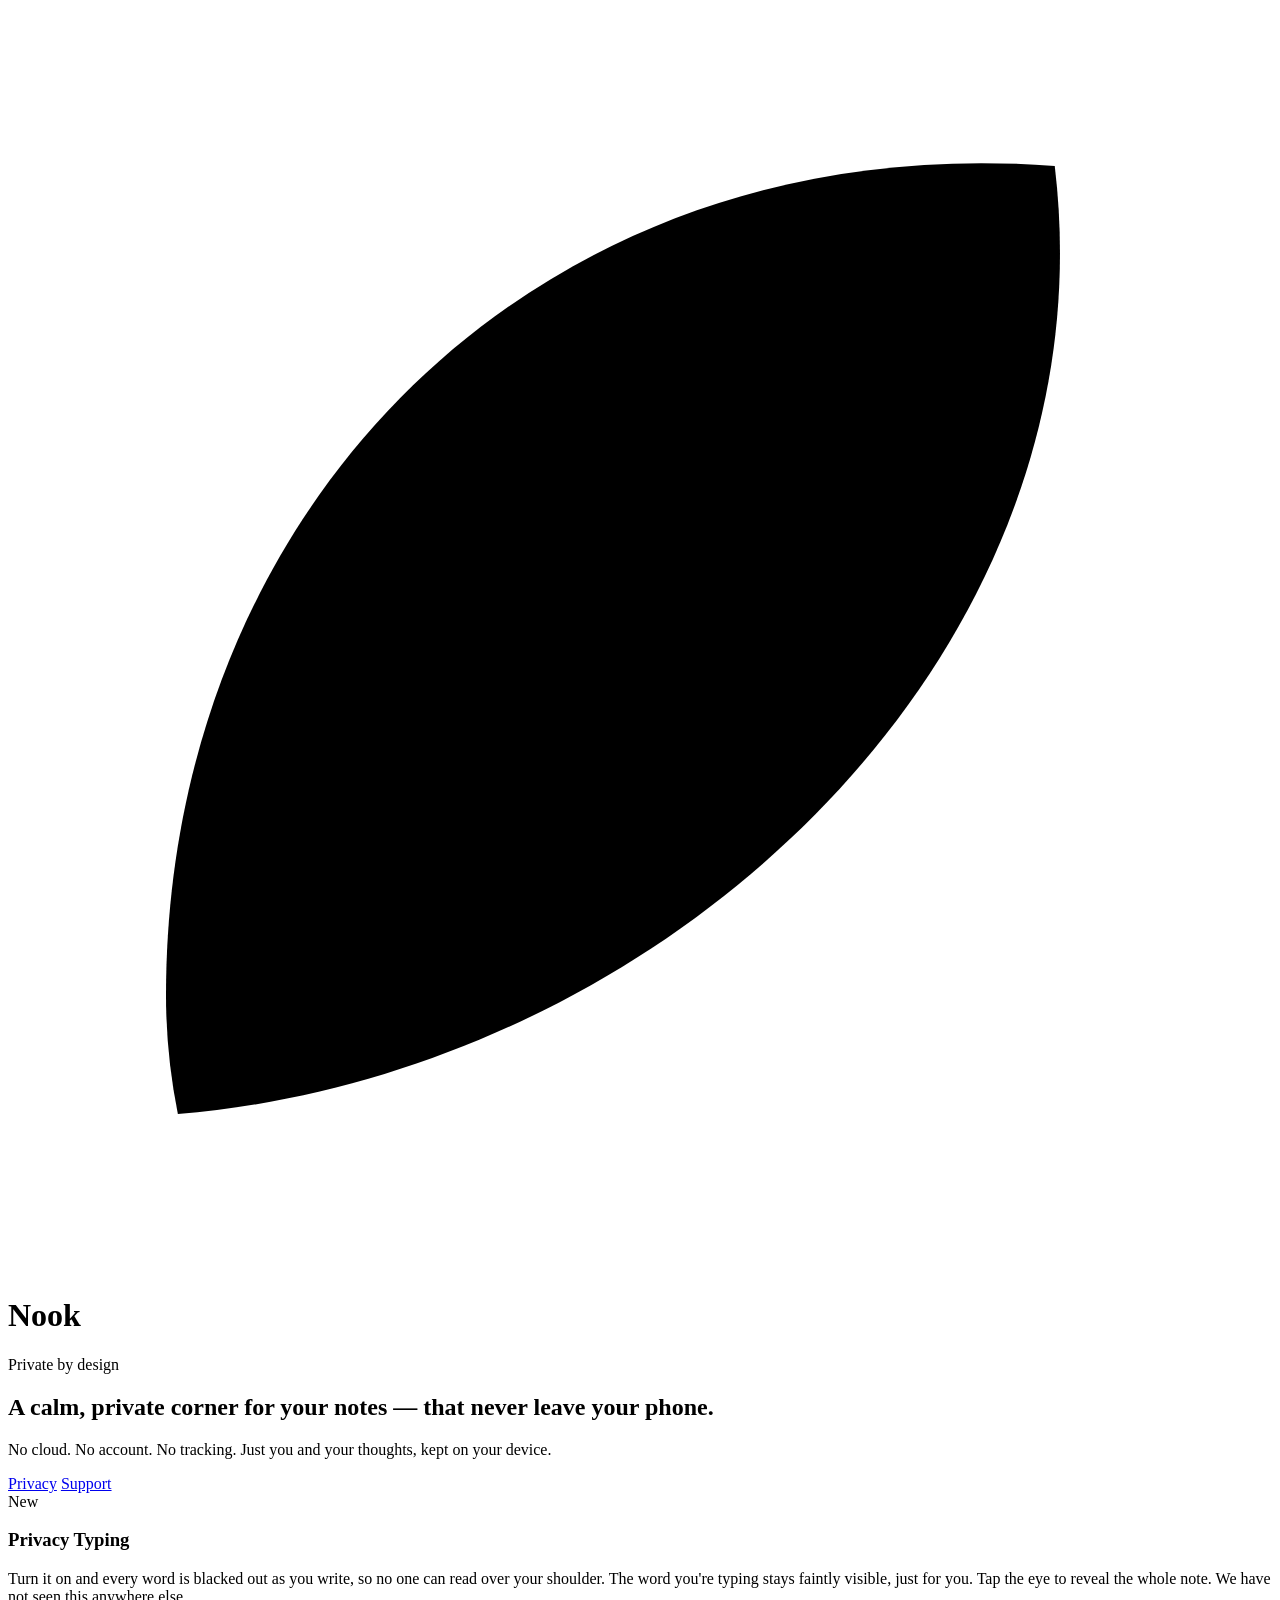
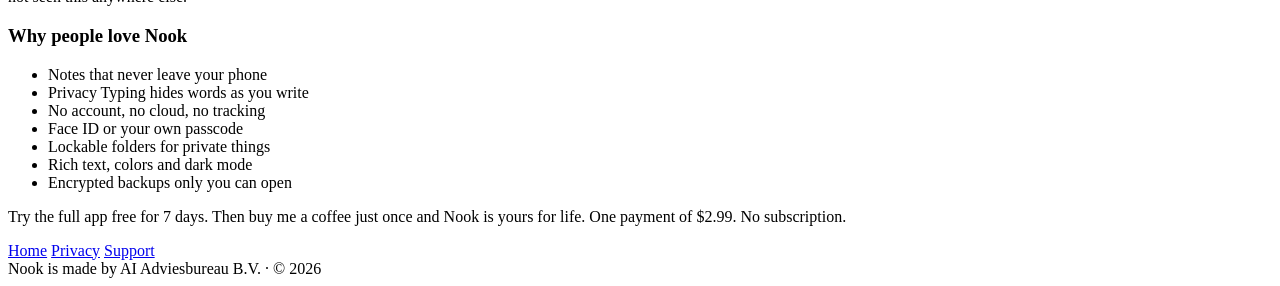
==== index.html @ c245b42b "Add index.html for styled GitHub Pages" ====
<!DOCTYPE html>
<html lang="en">
<head>
<meta charset="UTF-8">
<meta name="viewport" content="width=device-width, initial-scale=1">
<title>Nook — Private Notes</title>
<meta name="description" content="A calm, private place for your notes. They never leave your phone. No cloud, no account, no tracking.">
<link rel="icon" href="data:image/svg+xml,%3Csvg xmlns='http://www.w3.org/2000/svg' viewBox='0 0 64 64'%3E%3Cpath d='M53 8 C27 6 8 25 8 50 c0 2 .2 4 .6 6 C33 54 56 33 53 8 Z' fill='%23E0A458'/%3E%3C/svg%3E">
<link rel="stylesheet" href="style.css">
</head>
<body>
<div class="wrap">

  <header class="brand">
    <svg class="leaf" viewBox="0 0 64 64" aria-hidden="true">
      <path class="leaf-body" d="M53 8 C27 6 8 25 8 50 c0 2 .2 4 .6 6 C33 54 56 33 53 8 Z"/>
      <path class="leaf-vein" d="M18 48 C29 38 41 30 49 18"/>
    </svg>
    <h1>Nook</h1>
  </header>

  <main>
    <section class="hero">
      <span class="pill">Private by design</span>
      <h2>A calm, private corner for your notes — that <span class="accent">never leave your phone</span>.</h2>
      <p class="lead">No cloud. No account. No tracking. Just you and your thoughts, kept on your device.</p>
      <div class="actions">
        <a class="btn ghost" href="privacy.html">Privacy</a>
        <a class="btn ghost" href="support.html">Support</a>
      </div>
    </section>

    <section class="card">
      <span class="pill">New</span>
      <h3>Privacy Typing</h3>
      <p>Turn it on and every word is blacked out as you write, so no one can read over your shoulder. The word you're typing stays faintly visible, just for you. Tap the eye to reveal the whole note. We have not seen this anywhere else.</p>
    </section>

    <section class="card">
      <h3>Why people love Nook</h3>
      <ul class="clean">
        <li>Notes that never leave your phone</li>
        <li>Privacy Typing hides words as you write</li>
        <li>No account, no cloud, no tracking</li>
        <li>Face ID or your own passcode</li>
        <li>Lockable folders for private things</li>
        <li>Rich text, colors and dark mode</li>
        <li>Encrypted backups only you can open</li>
      </ul>
      <p style="color:var(--muted);margin-top:14px;">Try the full app free for 7 days. Then buy me a coffee just once and Nook is yours for life. One payment of $2.99. No subscription.</p>
    </section>
  </main>

  <footer>
    <div class="links">
      <a href="index.html">Home</a>
      <a href="privacy.html">Privacy</a>
      <a href="support.html">Support</a>
    </div>
    <div>Nook is made by AI Adviesbureau B.V. · &copy; 2026</div>
  </footer>

</div>
</body>
</html>
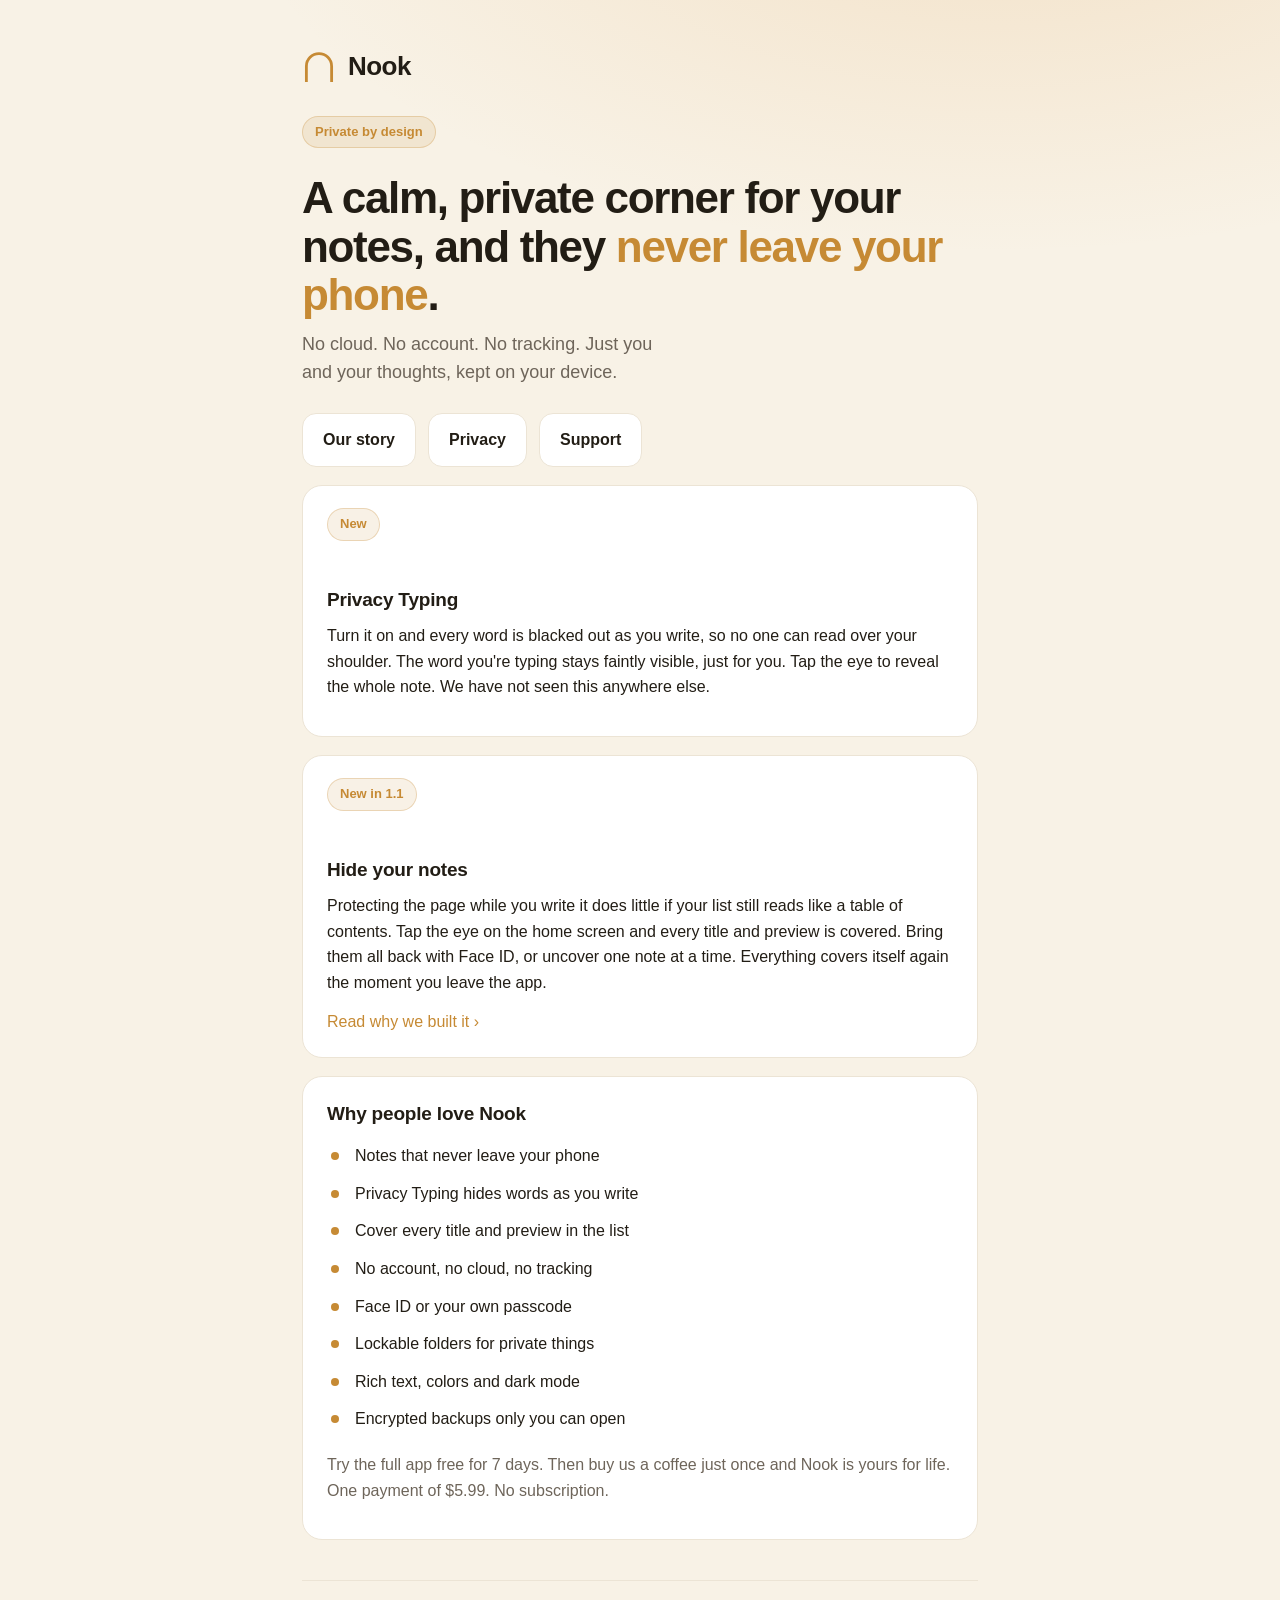
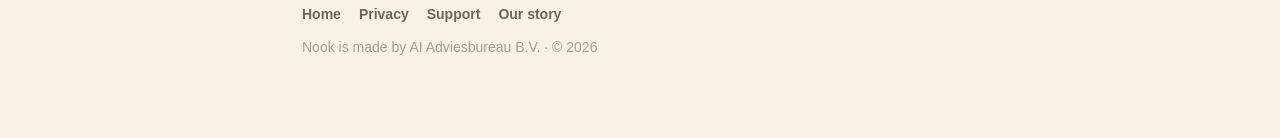
==== commit 94cb4f4d: "Add the story page, and put the arch on the site The site still carried the old leaf mark in the hea" ====
--- a/index.html
+++ b/index.html
@@ -3,18 +3,17 @@
 <head>
 <meta charset="UTF-8">
 <meta name="viewport" content="width=device-width, initial-scale=1">
-<title>Nook — Private Notes</title>
+<title>Nook: Private Journal</title>
 <meta name="description" content="A calm, private place for your notes. They never leave your phone. No cloud, no account, no tracking.">
-<link rel="icon" href="data:image/svg+xml,%3Csvg xmlns='http://www.w3.org/2000/svg' viewBox='0 0 64 64'%3E%3Cpath d='M53 8 C27 6 8 25 8 50 c0 2 .2 4 .6 6 C33 54 56 33 53 8 Z' fill='%23E0A458'/%3E%3C/svg%3E">
+<link rel="icon" href="data:image/svg+xml,%3Csvg xmlns='http://www.w3.org/2000/svg' viewBox='0 0 64 64'%3E%3Cpath fill-rule='evenodd' fill='%23C68A34' d='M5.6 60 L5.6 30.4 A26.4 26.4 0 0 1 58.4 30.4 L58.4 60 L53.1 60 L53.1 30.5 A21.1 21.1 0 0 0 10.9 30.5 L10.9 60 Z'/%3E%3C/svg%3E">
 <link rel="stylesheet" href="style.css">
 </head>
 <body>
 <div class="wrap">
 
   <header class="brand">
-    <svg class="leaf" viewBox="0 0 64 64" aria-hidden="true">
-      <path class="leaf-body" d="M53 8 C27 6 8 25 8 50 c0 2 .2 4 .6 6 C33 54 56 33 53 8 Z"/>
-      <path class="leaf-vein" d="M18 48 C29 38 41 30 49 18"/>
+    <svg class="mark" viewBox="0 0 64 64" aria-hidden="true">
+      <path class="mark-arch" fill-rule="evenodd" d="M5.6 60 L5.6 30.4 A26.4 26.4 0 0 1 58.4 30.4 L58.4 60 L53.1 60 L53.1 30.5 A21.1 21.1 0 0 0 10.9 30.5 L10.9 60 Z"/>
     </svg>
     <h1>Nook</h1>
   </header>
@@ -22,9 +21,10 @@
   <main>
     <section class="hero">
       <span class="pill">Private by design</span>
-      <h2>A calm, private corner for your notes — that <span class="accent">never leave your phone</span>.</h2>
+      <h2>A calm, private corner for your notes, and they <span class="accent">never leave your phone</span>.</h2>
       <p class="lead">No cloud. No account. No tracking. Just you and your thoughts, kept on your device.</p>
       <div class="actions">
+        <a class="btn ghost" href="story.html">Our story</a>
         <a class="btn ghost" href="privacy.html">Privacy</a>
         <a class="btn ghost" href="support.html">Support</a>
       </div>
@@ -37,17 +37,25 @@
     </section>
 
     <section class="card">
+      <span class="pill">New in 1.1</span>
+      <h3>Hide your notes</h3>
+      <p>Protecting the page while you write it does little if your list still reads like a table of contents. Tap the eye on the home screen and every title and preview is covered. Bring them all back with Face ID, or uncover one note at a time. Everything covers itself again the moment you leave the app.</p>
+      <p class="quiet" style="margin-bottom:0;"><a href="story.html">Read why we built it &rsaquo;</a></p>
+    </section>
+
+    <section class="card">
       <h3>Why people love Nook</h3>
       <ul class="clean">
         <li>Notes that never leave your phone</li>
         <li>Privacy Typing hides words as you write</li>
+        <li>Cover every title and preview in the list</li>
         <li>No account, no cloud, no tracking</li>
         <li>Face ID or your own passcode</li>
         <li>Lockable folders for private things</li>
         <li>Rich text, colors and dark mode</li>
         <li>Encrypted backups only you can open</li>
       </ul>
-      <p style="color:var(--muted);margin-top:14px;">Try the full app free for 7 days. Then buy me a coffee just once and Nook is yours for life. One payment of $2.99. No subscription.</p>
+      <p style="color:var(--muted);margin-top:14px;">Try the full app free for 7 days. Then buy us a coffee just once and Nook is yours for life. One payment of $5.99. No subscription.</p>
     </section>
   </main>
 
@@ -56,6 +64,7 @@
       <a href="index.html">Home</a>
       <a href="privacy.html">Privacy</a>
       <a href="support.html">Support</a>
+      <a href="story.html">Our story</a>
     </div>
     <div>Nook is made by AI Adviesbureau B.V. · &copy; 2026</div>
   </footer>
--- a/style.css
+++ b/style.css
@@ -0,0 +1,196 @@
+/* Nook brand styles: warm honey, the arch, light + dark */
+
+:root {
+  --bg: #F8F2E6;
+  --surface: #FFFFFF;
+  --surface-2: #FFFDF8;
+  --text: #221D15;
+  --muted: #6E655A;
+  --faint: #A89E8D;
+  --accent: #C68A34;
+  --accent-soft: #E7C58A;
+  --line: #ECE4D5;
+  --glow: rgba(224, 164, 88, 0.22);
+}
+
+@media (prefers-color-scheme: dark) {
+  :root {
+    --bg: #0E0E10;
+    --surface: #1A1A1D;
+    --surface-2: #212126;
+    --text: #F3F2EF;
+    --muted: #9A9AA1;
+    --faint: #6A6A70;
+    --accent: #E0A458;
+    --accent-soft: #F0C886;
+    --line: #2B2B30;
+    --glow: rgba(224, 164, 88, 0.16);
+  }
+}
+
+* { box-sizing: border-box; }
+
+html { -webkit-text-size-adjust: 100%; }
+
+body {
+  margin: 0;
+  font-family: ui-rounded, "SF Pro Rounded", -apple-system, BlinkMacSystemFont,
+    "Segoe UI", Roboto, Helvetica, Arial, sans-serif;
+  color: var(--text);
+  background:
+    radial-gradient(1100px 560px at 78% -8%, var(--glow), transparent 70%),
+    var(--bg);
+  line-height: 1.6;
+  -webkit-font-smoothing: antialiased;
+}
+
+.wrap {
+  max-width: 720px;
+  margin: 0 auto;
+  padding: 28px 22px 80px;
+}
+
+/* Header */
+.brand {
+  display: flex;
+  align-items: center;
+  gap: 12px;
+  padding: 18px 0 28px;
+}
+.brand .mark { width: 34px; height: 34px; }
+.brand h1 {
+  font-size: 26px;
+  font-weight: 700;
+  margin: 0;
+  letter-spacing: -0.02em;
+}
+/* The arch, same proportions as the app icon: 0.944 wide for its height,
+   with a frame 0.096 of the height. Drawn as one evenodd path so the alcove
+   is a real hole and the page background shows through it. */
+.mark-arch { fill: var(--accent); }
+
+/* Hero */
+.hero h2 {
+  font-size: clamp(30px, 6vw, 44px);
+  line-height: 1.1;
+  letter-spacing: -0.03em;
+  margin: 8px 0 10px;
+}
+.hero p.lead {
+  font-size: 18px;
+  color: var(--muted);
+  margin: 0 0 26px;
+  max-width: 38ch;
+}
+.accent { color: var(--accent); }
+
+/* Cards / sections */
+.card {
+  background: var(--surface);
+  border: 1px solid var(--line);
+  border-radius: 20px;
+  padding: 22px 24px;
+  margin: 18px 0;
+}
+.page-title {
+  font-size: clamp(28px, 5.5vw, 38px);
+  letter-spacing: -0.03em;
+  margin: 6px 0 4px;
+}
+.updated { color: var(--faint); font-size: 14px; margin: 0 0 24px; }
+
+h3 {
+  font-size: 19px;
+  margin: 26px 0 8px;
+  letter-spacing: -0.01em;
+}
+.card h3:first-child { margin-top: 0; }
+p { margin: 0 0 14px; }
+a { color: var(--accent); text-decoration: none; }
+a:hover { text-decoration: underline; }
+strong { font-weight: 700; }
+
+ul.clean { list-style: none; padding: 0; margin: 8px 0; }
+ul.clean li {
+  position: relative;
+  padding: 6px 0 6px 28px;
+  color: var(--text);
+}
+ul.clean li::before {
+  content: "";
+  position: absolute;
+  left: 4px; top: 15px;
+  width: 8px; height: 8px;
+  border-radius: 50%;
+  background: var(--accent);
+}
+
+/* Buttons / nav */
+.actions { display: flex; flex-wrap: wrap; gap: 12px; margin: 8px 0 6px; }
+.btn {
+  display: inline-flex;
+  align-items: center;
+  gap: 8px;
+  padding: 13px 20px;
+  border-radius: 14px;
+  font-weight: 600;
+  font-size: 16px;
+}
+.btn.primary { background: var(--accent); color: #fff; }
+.btn.primary:hover { text-decoration: none; opacity: 0.92; }
+.btn.ghost { background: var(--surface); border: 1px solid var(--line); color: var(--text); }
+.btn.ghost:hover { text-decoration: none; border-color: var(--accent); }
+
+.pill {
+  display: inline-block;
+  font-size: 13px;
+  font-weight: 600;
+  color: var(--accent);
+  background: rgba(198, 138, 52, 0.12);
+  border: 1px solid rgba(198, 138, 52, 0.28);
+  padding: 5px 12px;
+  border-radius: 999px;
+  margin-bottom: 18px;
+}
+
+/* Footer */
+footer {
+  margin-top: 40px;
+  padding-top: 22px;
+  border-top: 1px solid var(--line);
+  color: var(--faint);
+  font-size: 14px;
+}
+footer .links { display: flex; gap: 18px; flex-wrap: wrap; margin-bottom: 10px; }
+footer .links a { color: var(--muted); font-weight: 600; }
+
+
+/* Story page */
+.shots {
+  display: flex;
+  flex-wrap: wrap;
+  justify-content: center;
+  gap: 18px;
+  margin: 20px 0 6px;
+}
+/* Kept to phone size on purpose: at full width one slide swallows a whole
+   screen and the writing stops being the thing you are reading. */
+.shots figure { margin: 0; max-width: 280px; flex: 1 1 240px; }
+.shots img {
+  width: 100%;
+  height: auto;
+  display: block;
+  border-radius: 16px;
+  border: 1px solid var(--line);
+}
+.shots figcaption {
+  color: var(--muted);
+  font-size: 14px;
+  margin-top: 8px;
+  text-align: center;
+}
+.quiet { color: var(--muted); }
+.facts { display: grid; grid-template-columns: repeat(auto-fit, minmax(160px, 1fr)); gap: 14px; margin: 6px 0 0; }
+.fact { background: var(--surface-2); border: 1px solid var(--line); border-radius: 14px; padding: 14px 16px; }
+.fact b { display: block; font-size: 15px; margin-bottom: 2px; }
+.fact span { color: var(--muted); font-size: 14px; }
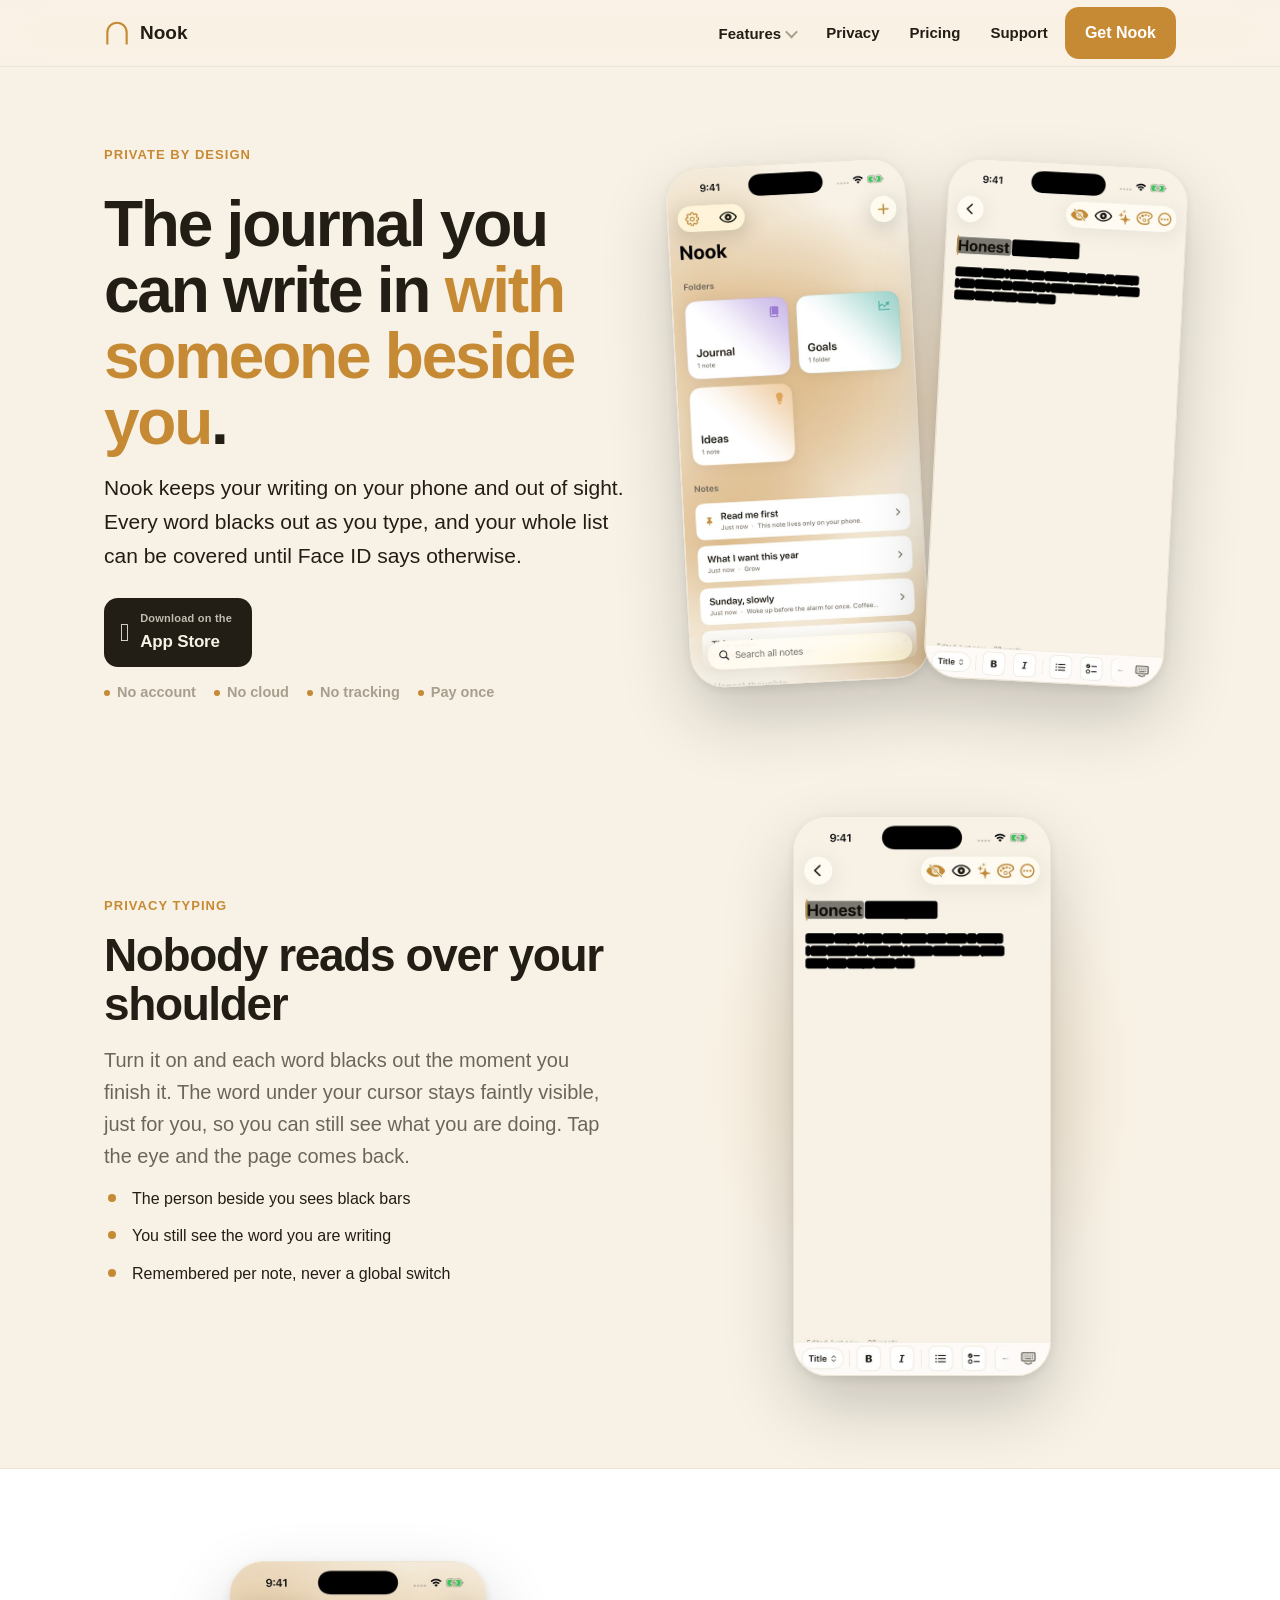
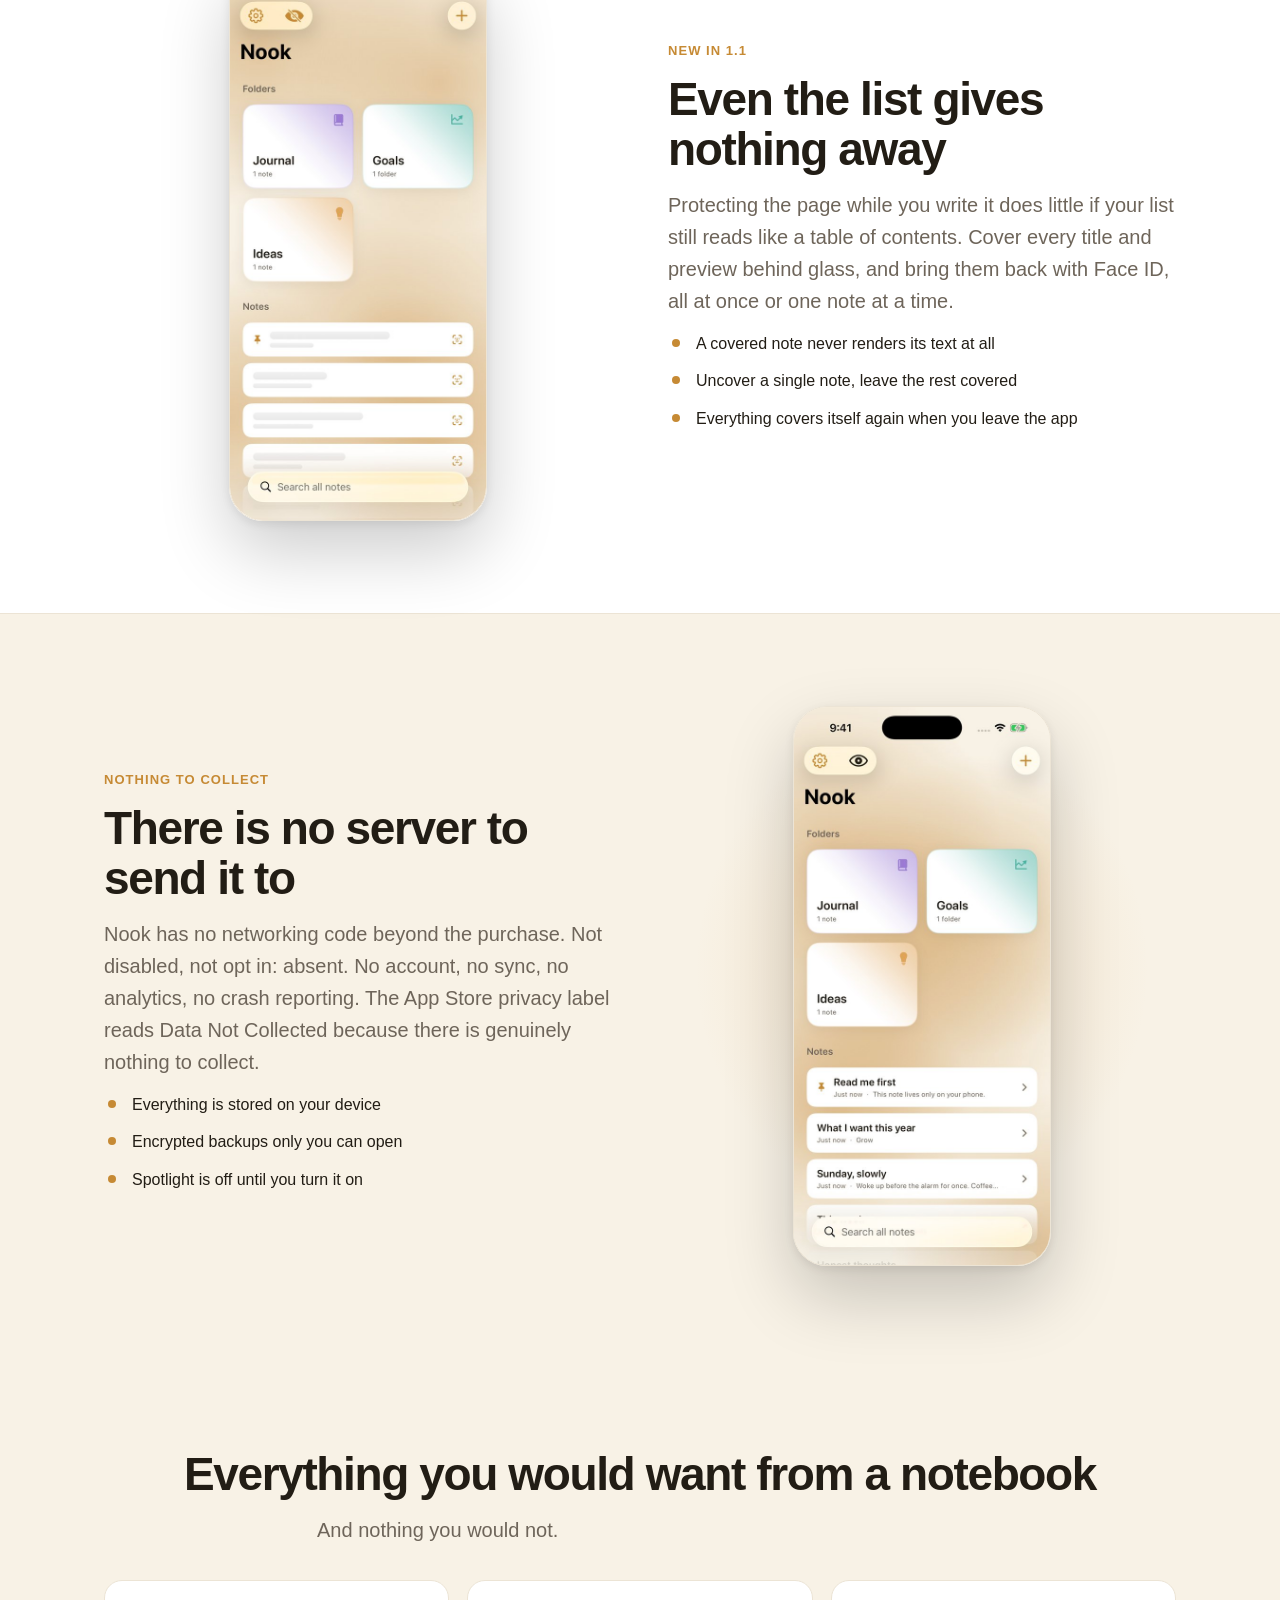
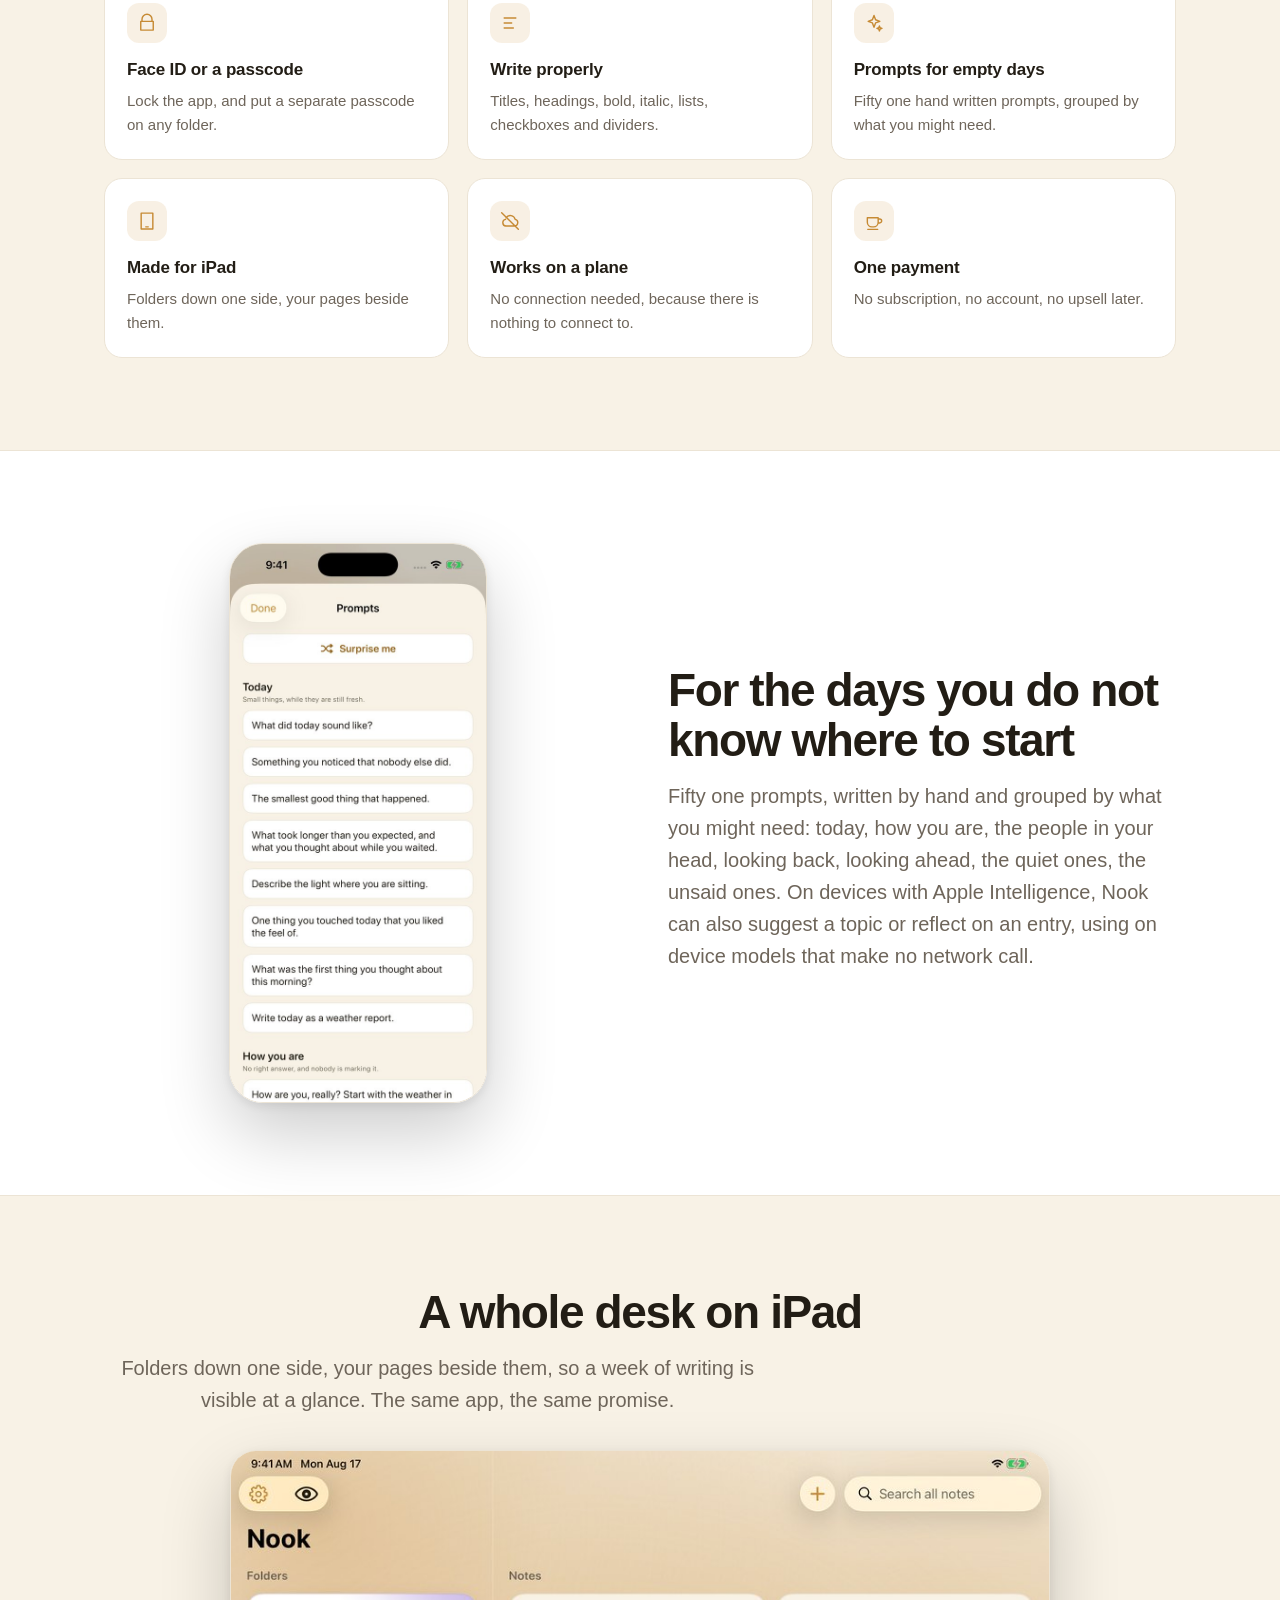
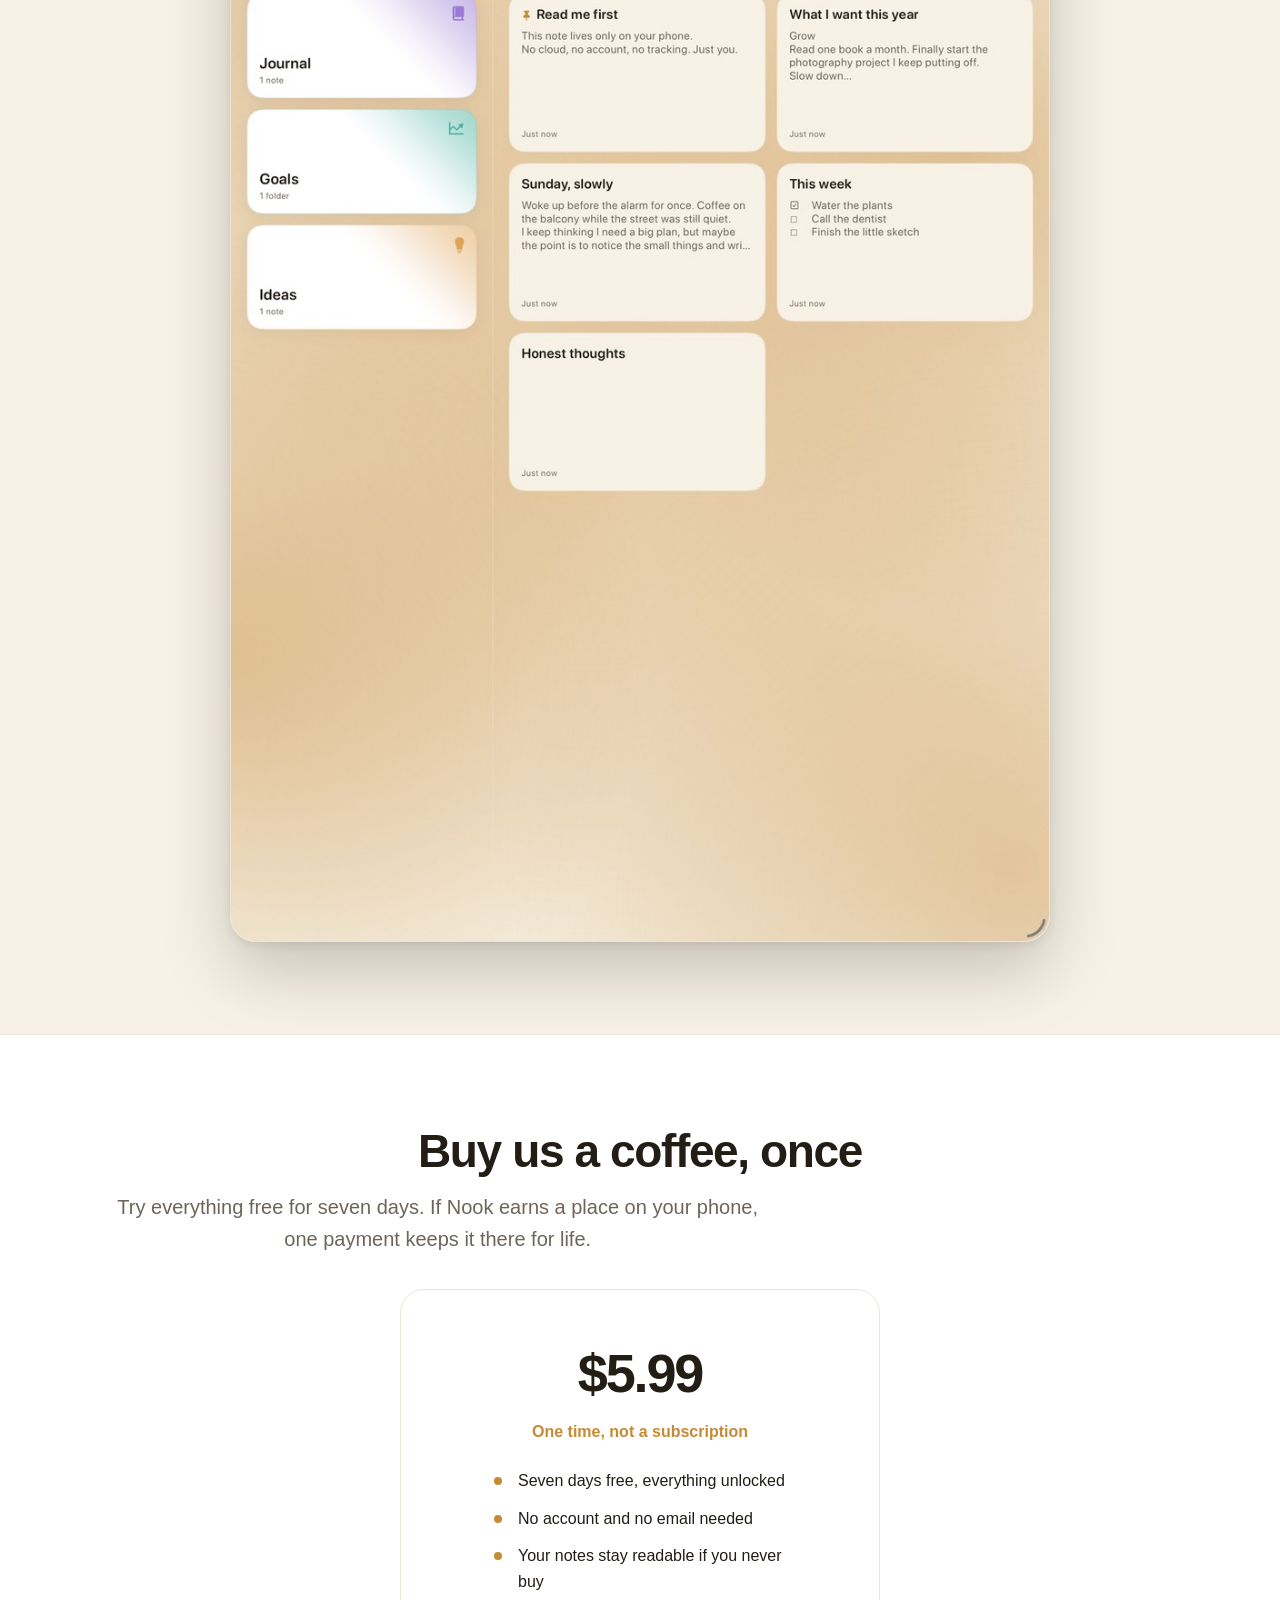
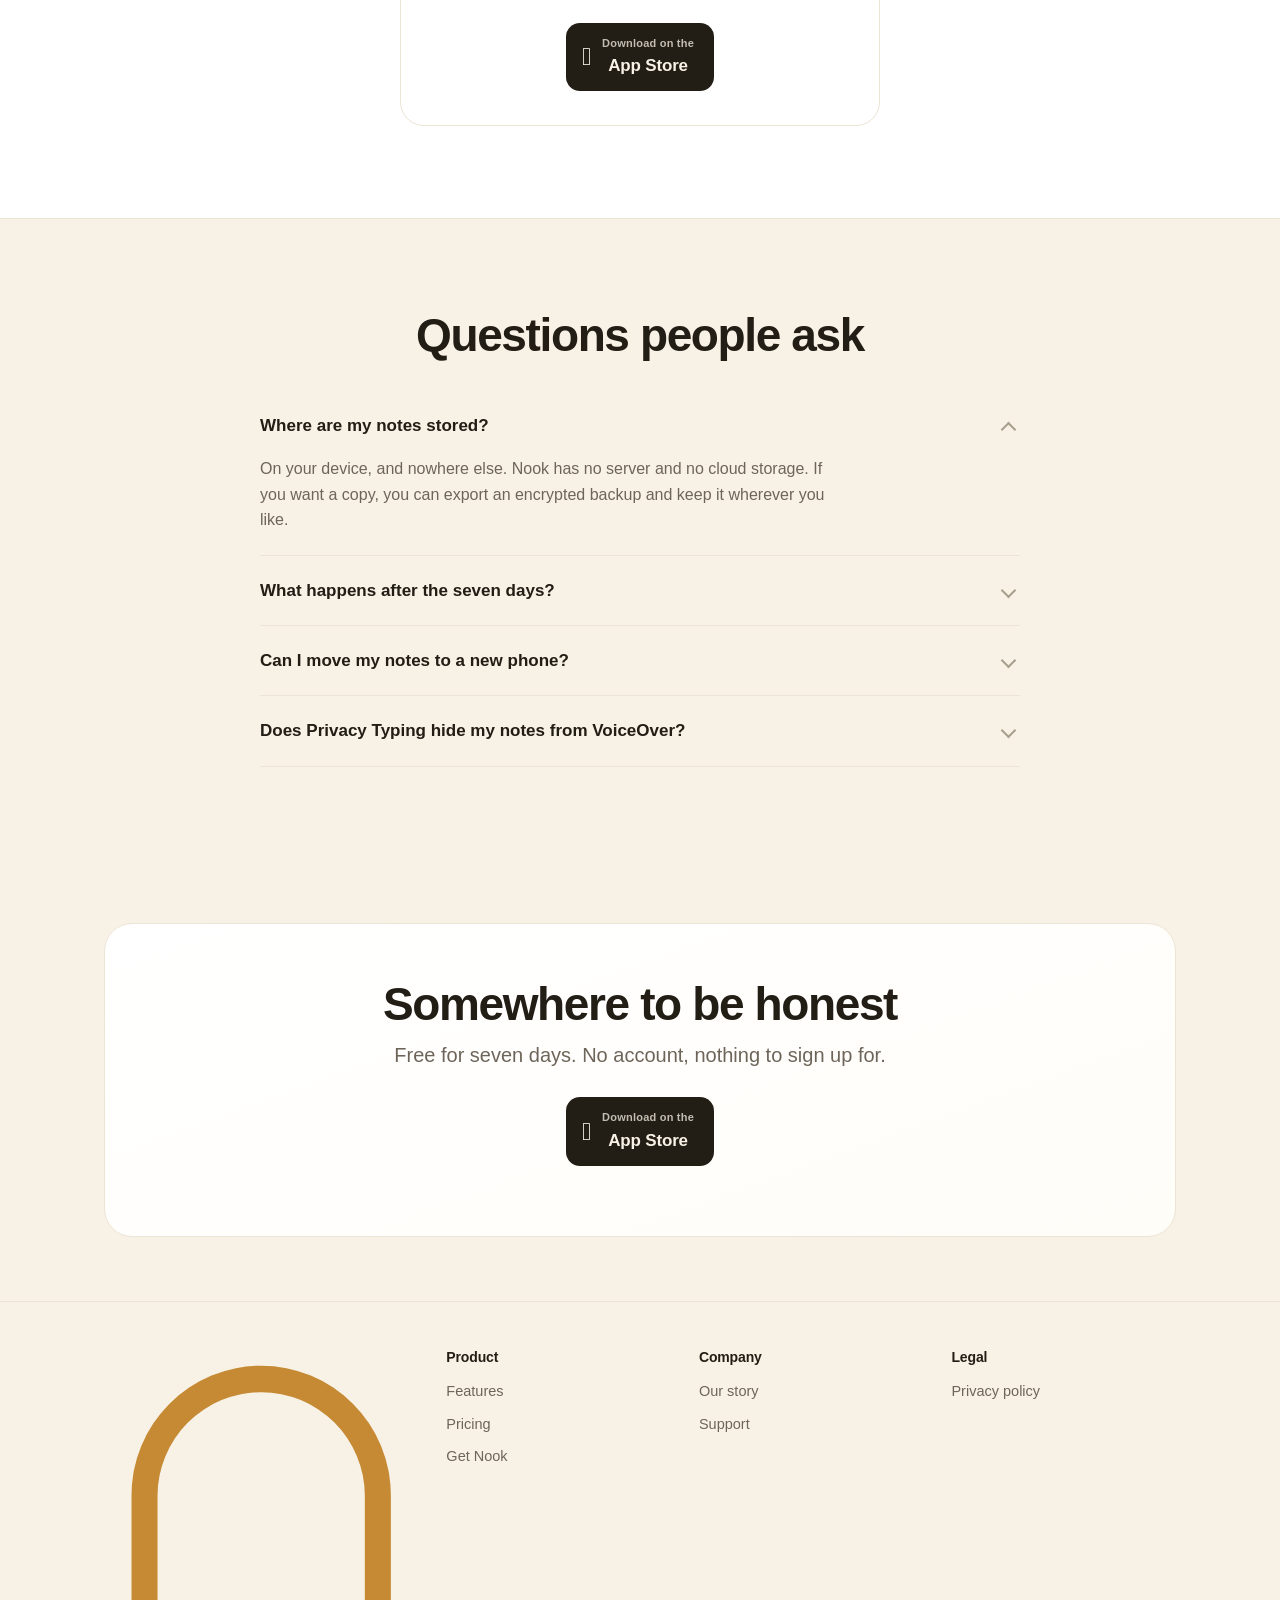
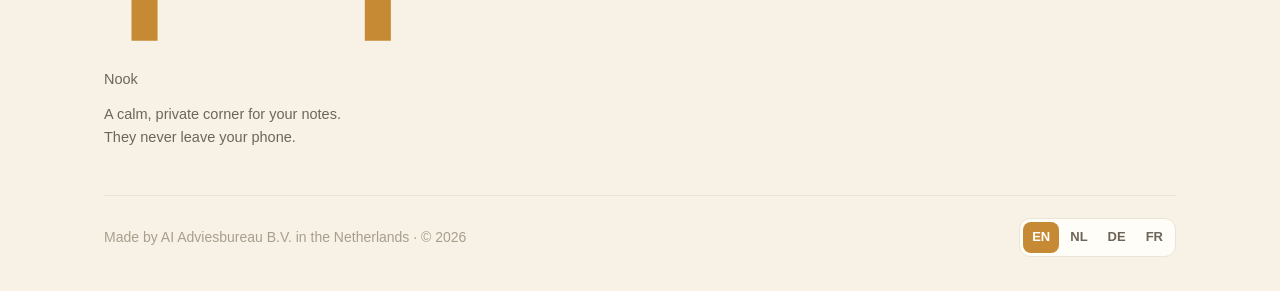
==== commit 7a45c344: "Add the marketing site, in four languages index.html was a single card of text. This replaces it wit" ====
--- a/index.html
+++ b/index.html
@@ -1,74 +1,234 @@
 <!DOCTYPE html>
-<html lang="en">
+<html lang="en" dir="ltr">
 <head>
 <meta charset="UTF-8">
 <meta name="viewport" content="width=device-width, initial-scale=1">
-<title>Nook: Private Journal</title>
-<meta name="description" content="A calm, private place for your notes. They never leave your phone. No cloud, no account, no tracking.">
+<title>Nook: the private journal that never leaves your phone</title>
+<meta name="description" content="A calm, private place for your notes. Privacy Typing blacks out every word as you write, and the whole list can be covered too. No cloud, no account, no tracking.">
+<meta property="og:title" content="Nook: the private journal that never leaves your phone">
+<meta property="og:description" content="A calm, private place for your notes. Privacy Typing blacks out every word as you write, and the whole list can be covered too. No cloud, no account, no tracking.">
+<meta property="og:type" content="website">
+<meta property="og:image" content="https://ai-adviesbureau.github.io/Nook-Private-Notes/img/hidden.jpg">
+<meta name="twitter:card" content="summary_large_image">
+<link rel="alternate" hreflang="en" href="https://ai-adviesbureau.github.io/Nook-Private-Notes/"><link rel="alternate" hreflang="nl" href="https://ai-adviesbureau.github.io/Nook-Private-Notes/nl/"><link rel="alternate" hreflang="de" href="https://ai-adviesbureau.github.io/Nook-Private-Notes/de/"><link rel="alternate" hreflang="fr" href="https://ai-adviesbureau.github.io/Nook-Private-Notes/fr/"><link rel="alternate" hreflang="x-default" href="https://ai-adviesbureau.github.io/Nook-Private-Notes/">
 <link rel="icon" href="data:image/svg+xml,%3Csvg xmlns='http://www.w3.org/2000/svg' viewBox='0 0 64 64'%3E%3Cpath fill-rule='evenodd' fill='%23C68A34' d='M5.6 60 L5.6 30.4 A26.4 26.4 0 0 1 58.4 30.4 L58.4 60 L53.1 60 L53.1 30.5 A21.1 21.1 0 0 0 10.9 30.5 L10.9 60 Z'/%3E%3C/svg%3E">
 <link rel="stylesheet" href="style.css">
+<link rel="stylesheet" href="site.css">
 </head>
-<body>
-<div class="wrap">
-
-  <header class="brand">
-    <svg class="mark" viewBox="0 0 64 64" aria-hidden="true">
-      <path class="mark-arch" fill-rule="evenodd" d="M5.6 60 L5.6 30.4 A26.4 26.4 0 0 1 58.4 30.4 L58.4 60 L53.1 60 L53.1 30.5 A21.1 21.1 0 0 0 10.9 30.5 L10.9 60 Z"/>
-    </svg>
-    <h1>Nook</h1>
-  </header>
-
-  <main>
-    <section class="hero">
-      <span class="pill">Private by design</span>
-      <h2>A calm, private corner for your notes, and they <span class="accent">never leave your phone</span>.</h2>
-      <p class="lead">No cloud. No account. No tracking. Just you and your thoughts, kept on your device.</p>
-      <div class="actions">
-        <a class="btn ghost" href="story.html">Our story</a>
-        <a class="btn ghost" href="privacy.html">Privacy</a>
-        <a class="btn ghost" href="support.html">Support</a>
+<body class="site">
+
+<nav class="nav">
+  <div class="nav-inner">
+    <a class="logo" href=""><svg class="mark" viewBox="0 0 64 64" aria-hidden="true"><path class="mark-arch" fill-rule="evenodd" d="M5.6 60 L5.6 30.4 A26.4 26.4 0 0 1 58.4 30.4 L58.4 60 L53.1 60 L53.1 30.5 A21.1 21.1 0 0 0 10.9 30.5 L10.9 60 Z"/></svg><span>Nook</span></a>
+    <div class="nav-spacer"></div>
+    <button class="nav-toggle" aria-label="Menu" aria-expanded="false" data-menu><span></span></button>
+    <ul class="nav-links" data-links>
+      <li>
+        <button class="nav-link" aria-expanded="false" data-mega>Features<i class="chev"></i></button>
+        <div class="mega">
+          <div class="mega-grid"><a class="mega-item" href="#features"><span class="ico"><svg viewBox="0 0 24 24" width="20" height="20" fill="none" stroke="currentColor" stroke-width="1.7" stroke-linecap="round" stroke-linejoin="round" aria-hidden="true"><path d="M2 2l20 20M6.7 6.8A10.6 10.6 0 001 12s4 7 11 7a10.5 10.5 0 005.3-1.4M9.9 5.2A11.6 11.6 0 0112 5c7 0 11 7 11 7a20.7 20.7 0 01-3.2 4.2M9.9 9.9a3 3 0 004.2 4.2"/></svg></span><span><b>Privacy Typing</b><span>Each word blacks out the moment you finish it.</span></span></a><a class="mega-item" href="#features"><span class="ico"><svg viewBox="0 0 24 24" width="20" height="20" fill="none" stroke="currentColor" stroke-width="1.7" stroke-linecap="round" stroke-linejoin="round" aria-hidden="true"><path d="M3 5.5h18v13H3zM6 9.5h9M6 13.5h6M17.5 14.5v3M16 17.5h3"/></svg></span><span><b>Hide your notes</b><span>Cover every title and preview in the list.</span></span></a><a class="mega-item" href="#features"><span class="ico"><svg viewBox="0 0 24 24" width="20" height="20" fill="none" stroke="currentColor" stroke-width="1.7" stroke-linecap="round" stroke-linejoin="round" aria-hidden="true"><path d="M6 10V7.5a6 6 0 1112 0V10M4.5 10h15v10.5h-15z"/></svg></span><span><b>Face ID and folder locks</b><span>Your face, your passcode, your rules.</span></span></a><a class="mega-item" href="#features"><span class="ico"><svg viewBox="0 0 24 24" width="20" height="20" fill="none" stroke="currentColor" stroke-width="1.7" stroke-linecap="round" stroke-linejoin="round" aria-hidden="true"><path d="M12 3l1.9 5.1L19 10l-5.1 1.9L12 17l-1.9-5.1L5 10l5.1-1.9zM18.5 15.5l.8 2.2 2.2.8-2.2.8-.8 2.2-.8-2.2-2.2-.8 2.2-.8z"/></svg></span><span><b>Writing prompts</b><span>Fifty one of them, written by hand.</span></span></a><a class="mega-item" href="#features"><span class="ico"><svg viewBox="0 0 24 24" width="20" height="20" fill="none" stroke="currentColor" stroke-width="1.7" stroke-linecap="round" stroke-linejoin="round" aria-hidden="true"><path d="M5 6h14M5 12h9M5 18h11"/></svg></span><span><b>Rich text and colour</b><span>Titles, lists, checkboxes, your own palette.</span></span></a><a class="mega-item" href="#features"><span class="ico"><svg viewBox="0 0 24 24" width="20" height="20" fill="none" stroke="currentColor" stroke-width="1.7" stroke-linecap="round" stroke-linejoin="round" aria-hidden="true"><path d="M5 2.5h14v19H5zM10.5 19h3"/></svg></span><span><b>iPad and widgets</b><span>A two column desk, and quick capture.</span></span></a></div>
+          <div class="mega-foot"><span>Every feature works offline, on your device.</span><span class="lang"><a href="" hreflang="en" aria-current="true">EN</a><a href="nl/" hreflang="nl">NL</a><a href="de/" hreflang="de">DE</a><a href="fr/" hreflang="fr">FR</a></span></div>
+        </div>
+      </li>
+      <li><a class="nav-link" href="#privacy">Privacy</a></li>
+      <li><a class="nav-link" href="#pricing">Pricing</a></li>
+      <li><a class="nav-link" href="support.html">Support</a></li>
+      <li><a class="btn primary" href="https://apps.apple.com/app/id0000000000">Get Nook</a></li>
+    </ul>
+  </div>
+</nav>
+
+<header class="hero-wrap">
+  <div class="wrap">
+    <div class="hero-grid">
+      <div>
+        <span class="eyebrow">Private by design</span>
+        <h1>The journal you can write in <span class="accent">with someone beside you</span>.</h1>
+        <p class="lede">Nook keeps your writing on your phone and out of sight. Every word blacks out as you type, and your whole list can be covered until Face ID says otherwise.</p>
+        <div class="badges"><a class="appstore" href="https://apps.apple.com/app/id0000000000"><span class="glyph" aria-hidden="true">&#63743;</span><span><small>Download on the</small><b>App Store</b></span></a></div>
+        <div class="trust"><span>No account</span><span>No cloud</span><span>No tracking</span><span>Pay once</span></div>
+      </div>
+      <div class="hero-art">
+        <div class="device-pair">
+          <img class="device device-tilt" src="img/home-light.jpg" alt="The Nook home screen with folders and notes." width="540" height="1174">
+          <img class="device device-tilt-r" src="img/privacy-typing.jpg" alt="A note with every word blacked out except the one being typed." width="540" height="1174">
+        </div>
+      </div>
+    </div>
+  </div>
+</header>
+
+<main id="features">
+
+    <section class="section" >
+      <div class="wrap">
+        <div class="row">
+          <div>
+            <span class="eyebrow">Privacy Typing</span>
+            <h2>Nobody reads over your shoulder</h2>
+            <p class="lede">Turn it on and each word blacks out the moment you finish it. The word under your cursor stays faintly visible, just for you, so you can still see what you are doing. Tap the eye and the page comes back.</p>
+            <ul class="clean"><li>The person beside you sees black bars</li><li>You still see the word you are writing</li><li>Remembered per note, never a global switch</li></ul>
+          </div>
+          <div class="row-art hero-art">
+            <img class="device" src="img/privacy-typing.jpg" alt="A note with every word blacked out except the one being typed." loading="lazy" width="540" height="1174">
+          </div>
+        </div>
       </div>
     </section>
-
-    <section class="card">
-      <span class="pill">New</span>
-      <h3>Privacy Typing</h3>
-      <p>Turn it on and every word is blacked out as you write, so no one can read over your shoulder. The word you're typing stays faintly visible, just for you. Tap the eye to reveal the whole note. We have not seen this anywhere else.</p>
+    <section class="section alt" >
+      <div class="wrap">
+        <div class="row flip">
+          <div>
+            <span class="eyebrow">New in 1.1</span>
+            <h2>Even the list gives nothing away</h2>
+            <p class="lede">Protecting the page while you write it does little if your list still reads like a table of contents. Cover every title and preview behind glass, and bring them back with Face ID, all at once or one note at a time.</p>
+            <ul class="clean"><li>A covered note never renders its text at all</li><li>Uncover a single note, leave the rest covered</li><li>Everything covers itself again when you leave the app</li></ul>
+          </div>
+          <div class="row-art hero-art">
+            <img class="device" src="img/hidden.jpg" alt="The home screen with every note title and preview covered." loading="lazy" width="540" height="1174">
+          </div>
+        </div>
+      </div>
     </section>
-
-    <section class="card">
-      <span class="pill">New in 1.1</span>
-      <h3>Hide your notes</h3>
-      <p>Protecting the page while you write it does little if your list still reads like a table of contents. Tap the eye on the home screen and every title and preview is covered. Bring them all back with Face ID, or uncover one note at a time. Everything covers itself again the moment you leave the app.</p>
-      <p class="quiet" style="margin-bottom:0;"><a href="story.html">Read why we built it &rsaquo;</a></p>
+    <section class="section" id="privacy">
+      <div class="wrap">
+        <div class="row">
+          <div>
+            <span class="eyebrow">Nothing to collect</span>
+            <h2>There is no server to send it to</h2>
+            <p class="lede">Nook has no networking code beyond the purchase. Not disabled, not opt in: absent. No account, no sync, no analytics, no crash reporting. The App Store privacy label reads Data Not Collected because there is genuinely nothing to collect.</p>
+            <ul class="clean"><li>Everything is stored on your device</li><li>Encrypted backups only you can open</li><li>Spotlight is off until you turn it on</li></ul>
+          </div>
+          <div class="row-art hero-art">
+            <img class="device" src="img/home-light.jpg" alt="The Nook home screen with folders and notes." loading="lazy" width="540" height="1174">
+          </div>
+        </div>
+      </div>
     </section>
 
-    <section class="card">
-      <h3>Why people love Nook</h3>
-      <ul class="clean">
-        <li>Notes that never leave your phone</li>
-        <li>Privacy Typing hides words as you write</li>
-        <li>Cover every title and preview in the list</li>
-        <li>No account, no cloud, no tracking</li>
-        <li>Face ID or your own passcode</li>
-        <li>Lockable folders for private things</li>
-        <li>Rich text, colors and dark mode</li>
-        <li>Encrypted backups only you can open</li>
-      </ul>
-      <p style="color:var(--muted);margin-top:14px;">Try the full app free for 7 days. Then buy us a coffee just once and Nook is yours for life. One payment of $5.99. No subscription.</p>
-    </section>
-  </main>
-
-  <footer>
-    <div class="links">
-      <a href="index.html">Home</a>
-      <a href="privacy.html">Privacy</a>
-      <a href="support.html">Support</a>
-      <a href="story.html">Our story</a>
-    </div>
-    <div>Nook is made by AI Adviesbureau B.V. · &copy; 2026</div>
-  </footer>
-
-</div>
+  <section class="section">
+    <div class="wrap center">
+      <h2>Everything you would want from a notebook</h2>
+      <p class="lede">And nothing you would not.</p>
+      <div class="grid"><div class="tile"><div class="ico"><svg viewBox="0 0 24 24" width="20" height="20" fill="none" stroke="currentColor" stroke-width="1.7" stroke-linecap="round" stroke-linejoin="round" aria-hidden="true"><path d="M6 10V7.5a6 6 0 1112 0V10M4.5 10h15v10.5h-15z"/></svg></div><h3>Face ID or a passcode</h3><p>Lock the app, and put a separate passcode on any folder.</p></div><div class="tile"><div class="ico"><svg viewBox="0 0 24 24" width="20" height="20" fill="none" stroke="currentColor" stroke-width="1.7" stroke-linecap="round" stroke-linejoin="round" aria-hidden="true"><path d="M5 6h14M5 12h9M5 18h11"/></svg></div><h3>Write properly</h3><p>Titles, headings, bold, italic, lists, checkboxes and dividers.</p></div><div class="tile"><div class="ico"><svg viewBox="0 0 24 24" width="20" height="20" fill="none" stroke="currentColor" stroke-width="1.7" stroke-linecap="round" stroke-linejoin="round" aria-hidden="true"><path d="M12 3l1.9 5.1L19 10l-5.1 1.9L12 17l-1.9-5.1L5 10l5.1-1.9zM18.5 15.5l.8 2.2 2.2.8-2.2.8-.8 2.2-.8-2.2-2.2-.8 2.2-.8z"/></svg></div><h3>Prompts for empty days</h3><p>Fifty one hand written prompts, grouped by what you might need.</p></div><div class="tile"><div class="ico"><svg viewBox="0 0 24 24" width="20" height="20" fill="none" stroke="currentColor" stroke-width="1.7" stroke-linecap="round" stroke-linejoin="round" aria-hidden="true"><path d="M5 2.5h14v19H5zM10.5 19h3"/></svg></div><h3>Made for iPad</h3><p>Folders down one side, your pages beside them.</p></div><div class="tile"><div class="ico"><svg viewBox="0 0 24 24" width="20" height="20" fill="none" stroke="currentColor" stroke-width="1.7" stroke-linecap="round" stroke-linejoin="round" aria-hidden="true"><path d="M2 2l20 20M7.5 18h9.8a4 4 0 00.9-7.9A6 6 0 007.3 8.2M6.6 10.1A4 4 0 007 18"/></svg></div><h3>Works on a plane</h3><p>No connection needed, because there is nothing to connect to.</p></div><div class="tile"><div class="ico"><svg viewBox="0 0 24 24" width="20" height="20" fill="none" stroke="currentColor" stroke-width="1.7" stroke-linecap="round" stroke-linejoin="round" aria-hidden="true"><path d="M4 8h13v5.5A5.5 5.5 0 0111.5 19h-2A5.5 5.5 0 014 13.5zM17 9.5h1.8a2.4 2.4 0 010 4.8H17M4.5 22h12"/></svg></div><h3>One payment</h3><p>No subscription, no account, no upsell later.</p></div></div>
+    </div>
+  </section>
+
+  <section class="section alt">
+    <div class="wrap">
+      <div class="row flip">
+        <div>
+          <h2>For the days you do not know where to start</h2>
+          <p class="lede">Fifty one prompts, written by hand and grouped by what you might need: today, how you are, the people in your head, looking back, looking ahead, the quiet ones, the unsaid ones. On devices with Apple Intelligence, Nook can also suggest a topic or reflect on an entry, using on device models that make no network call.</p>
+        </div>
+        <div class="row-art hero-art">
+          <img class="device" src="img/prompts.jpg" alt="Writing prompts" loading="lazy" width="540" height="1174">
+        </div>
+      </div>
+    </div>
+  </section>
+
+  <section class="section">
+    <div class="wrap center">
+      <h2>A whole desk on iPad</h2>
+      <p class="lede">Folders down one side, your pages beside them, so a week of writing is visible at a glance. The same app, the same promise.</p>
+      <div style="margin-top:34px">
+        <img class="device" src="img/ipad.jpg" alt="A whole desk on iPad" loading="lazy" width="900" height="1200" style="max-width:820px;margin-inline:auto;border-radius:26px">
+      </div>
+    </div>
+  </section>
+
+  <section class="section alt" id="pricing">
+    <div class="wrap center">
+      <h2>Buy us a coffee, once</h2>
+      <p class="lede">Try everything free for seven days. If Nook earns a place on your phone, one payment keeps it there for life.</p>
+      <div class="price-card">
+        <div class="amount">$5.99</div>
+        <div class="once">One time, not a subscription</div>
+        <ul class="clean"><li>Seven days free, everything unlocked</li><li>No account and no email needed</li><li>Your notes stay readable if you never buy</li></ul>
+        <a class="appstore" href="https://apps.apple.com/app/id0000000000"><span class="glyph" aria-hidden="true">&#63743;</span><span><small>Download on the</small><b>App Store</b></span></a>
+      </div>
+    </div>
+  </section>
+
+  <section class="section">
+    <div class="wrap">
+      <div class="center"><h2>Questions people ask</h2></div>
+      <div class="faq"><details open><summary>Where are my notes stored?</summary><p>On your device, and nowhere else. Nook has no server and no cloud storage. If you want a copy, you can export an encrypted backup and keep it wherever you like.</p></details><details><summary>What happens after the seven days?</summary><p>Your notes stay readable and exportable. Creating and editing pause until the one time purchase, which never expires.</p></details><details><summary>Can I move my notes to a new phone?</summary><p>Yes. Export an encrypted backup, choose a passphrase, and open it on the new device. Without the passphrase nobody can open that file, including us.</p></details><details><summary>Does Privacy Typing hide my notes from VoiceOver?</summary><p>No, and that is deliberate. Privacy Typing is visual only, so the person who relies on VoiceOver, the owner of the notes, keeps full access.</p></details></div>
+    </div>
+  </section>
+
+  <section class="section tight">
+    <div class="wrap">
+      <div class="cta">
+        <h2>Somewhere to be honest</h2>
+        <p class="lede center" style="margin-inline:auto">Free for seven days. No account, nothing to sign up for.</p>
+        <div class="badges" style="justify-content:center"><a class="appstore" href="https://apps.apple.com/app/id0000000000"><span class="glyph" aria-hidden="true">&#63743;</span><span><small>Download on the</small><b>App Store</b></span></a></div>
+      </div>
+    </div>
+  </section>
+</main>
+
+<footer>
+  <div class="wrap">
+    <div class="foot-grid">
+      <div>
+        <a class="logo" href=""><svg class="mark" viewBox="0 0 64 64" aria-hidden="true"><path class="mark-arch" fill-rule="evenodd" d="M5.6 60 L5.6 30.4 A26.4 26.4 0 0 1 58.4 30.4 L58.4 60 L53.1 60 L53.1 30.5 A21.1 21.1 0 0 0 10.9 30.5 L10.9 60 Z"/></svg><span>Nook</span></a>
+        <p style="color:var(--muted);font-size:14.5px;max-width:30ch;margin-top:12px">A calm, private corner for your notes. They never leave your phone.</p>
+      </div>
+      <div>
+        <h4>Product</h4>
+        <ul>
+          <li><a href="#features">Features</a></li>
+          <li><a href="#pricing">Pricing</a></li>
+          <li><a href="https://apps.apple.com/app/id0000000000">Get Nook</a></li>
+        </ul>
+      </div>
+      <div>
+        <h4>Company</h4>
+        <ul>
+          <li><a href="story.html">Our story</a></li>
+          <li><a href="support.html">Support</a></li>
+        </ul>
+      </div>
+      <div>
+        <h4>Legal</h4>
+        <ul>
+          <li><a href="privacy.html">Privacy policy</a></li>
+        </ul>
+      </div>
+    </div>
+    <div class="foot-bottom">
+      <span>Made by AI Adviesbureau B.V. in the Netherlands &middot; &copy; 2026</span>
+      <span class="lang"><a href="" hreflang="en" aria-current="true">EN</a><a href="nl/" hreflang="nl">NL</a><a href="de/" hreflang="de">DE</a><a href="fr/" hreflang="fr">FR</a></span>
+    </div>
+  </div>
+</footer>
+
+<script>
+// Progressive enhancement only: the menu already opens on hover and on
+// keyboard focus through CSS. This adds tap support and Escape.
+document.querySelectorAll('[data-mega]').forEach(function (b) {
+  b.addEventListener('click', function (e) {
+    e.preventDefault();
+    var m = b.nextElementSibling, open = m.dataset.open === 'true';
+    m.dataset.open = String(!open);
+    b.setAttribute('aria-expanded', String(!open));
+  });
+});
+document.addEventListener('keydown', function (e) {
+  if (e.key !== 'Escape') return;
+  document.querySelectorAll('.mega[data-open="true"]').forEach(function (m) {
+    m.dataset.open = 'false';
+    m.previousElementSibling.setAttribute('aria-expanded', 'false');
+  });
+});
+var t = document.querySelector('[data-menu]'), l = document.querySelector('[data-links]');
+if (t) t.addEventListener('click', function () {
+  var open = l.dataset.open === 'true';
+  l.dataset.open = String(!open);
+  t.setAttribute('aria-expanded', String(!open));
+});
+</script>
 </body>
 </html>
--- a/site.css
+++ b/site.css
@@ -0,0 +1,248 @@
+/* Nook marketing site.
+   Loaded after style.css, which owns the colour tokens and the base type, so
+   the legal pages and this one can never drift apart. Everything here is the
+   marketing layer: nav, hero, feature rows, grid, pricing, FAQ, footer. */
+
+/* ---------------------------------------------------------------- layout */
+
+.site .wrap { max-width: 1120px; padding: 0 24px; }
+.section { padding: 92px 0; }
+.section.tight { padding: 64px 0; }
+.section.alt { background: var(--surface); border-block: 1px solid var(--line); }
+.eyebrow {
+  display: inline-block;
+  font-size: 13px; font-weight: 700; letter-spacing: 0.08em;
+  text-transform: uppercase; color: var(--accent);
+  margin: 0 0 14px;
+}
+.section h2 {
+  font-size: clamp(30px, 4.6vw, 46px);
+  line-height: 1.08; letter-spacing: -0.03em; margin: 0 0 14px;
+}
+.section p.lede {
+  font-size: clamp(17px, 1.6vw, 20px);
+  color: var(--muted); max-width: 60ch; margin: 0 0 8px;
+}
+.center { text-align: center; }
+.center .lede { margin-inline: auto; }
+
+/* ------------------------------------------------------------------- nav */
+
+.nav {
+  position: sticky; top: 0; z-index: 60;
+  background: color-mix(in srgb, var(--bg) 86%, transparent);
+  backdrop-filter: saturate(180%) blur(18px);
+  -webkit-backdrop-filter: saturate(180%) blur(18px);
+  border-bottom: 1px solid var(--line);
+}
+.nav-inner {
+  max-width: 1120px; margin: 0 auto; padding: 0 24px;
+  display: flex; align-items: center; gap: 10px; height: 66px;
+}
+.nav .logo { display: flex; align-items: center; gap: 10px; font-weight: 700; font-size: 19px; color: var(--text); }
+.nav .logo:hover { text-decoration: none; }
+.nav .logo .mark { width: 26px; height: 26px; }
+.nav-spacer { flex: 1; }
+.nav-links { display: flex; align-items: center; gap: 4px; }
+.nav-links > li { list-style: none; position: relative; }
+.nav-link {
+  display: inline-flex; align-items: center; gap: 6px;
+  padding: 9px 13px; border-radius: 11px;
+  font-size: 15px; font-weight: 600; color: var(--text);
+  background: none; border: 0; cursor: pointer; font-family: inherit;
+}
+.nav-link:hover { background: var(--surface-2); text-decoration: none; }
+.nav-link .chev { width: 9px; height: 9px; border-right: 2px solid var(--faint); border-bottom: 2px solid var(--faint);
+  transform: rotate(45deg) translate(-1px, -1px); transition: transform .18s ease; }
+.nav-link[aria-expanded="true"] .chev { transform: rotate(-135deg) translate(-2px, -2px); }
+
+/* --------------------------------------------------------- the mega menu */
+
+.mega {
+  position: absolute; top: calc(100% + 10px); left: 50%; transform: translateX(-50%) translateY(-6px);
+  width: min(760px, calc(100vw - 40px));
+  background: var(--surface); border: 1px solid var(--line);
+  border-radius: 20px; padding: 20px;
+  box-shadow: 0 24px 60px rgba(0,0,0,.16), 0 2px 8px rgba(0,0,0,.06);
+  opacity: 0; visibility: hidden; pointer-events: none;
+  transition: opacity .18s ease, transform .18s ease, visibility .18s;
+}
+.nav-links > li:hover .mega,
+.nav-links > li:focus-within .mega,
+.mega[data-open="true"] { opacity: 1; visibility: visible; pointer-events: auto; transform: translateX(-50%) translateY(0); }
+.mega-grid { display: grid; grid-template-columns: repeat(2, 1fr); gap: 6px; }
+.mega-item {
+  display: flex; gap: 13px; align-items: flex-start;
+  padding: 13px; border-radius: 14px; color: var(--text);
+}
+.mega-item:hover { background: var(--surface-2); text-decoration: none; }
+.mega-item .ico {
+  flex: 0 0 38px; height: 38px; border-radius: 11px;
+  display: grid; place-items: center;
+  background: rgba(198,138,52,.13); color: var(--accent);
+  font-size: 18px;
+}
+.mega-item b { display: block; font-size: 15px; margin-bottom: 2px; }
+.mega-item span { color: var(--muted); font-size: 13.5px; line-height: 1.45; }
+.mega-foot {
+  margin-top: 14px; padding-top: 14px; border-top: 1px solid var(--line);
+  display: flex; align-items: center; justify-content: space-between; gap: 12px;
+  color: var(--muted); font-size: 14px;
+}
+
+/* language switch */
+.lang { display: flex; gap: 2px; background: var(--surface-2); border: 1px solid var(--line); border-radius: 11px; padding: 3px; }
+.lang a { padding: 5px 9px; border-radius: 8px; font-size: 13px; font-weight: 700; color: var(--muted); }
+.lang a:hover { text-decoration: none; color: var(--text); }
+.lang a[aria-current="true"] { background: var(--accent); color: #fff; }
+
+/* mobile */
+.nav-toggle { display: none; }
+@media (max-width: 900px) {
+  .nav-toggle {
+    display: inline-flex; align-items: center; justify-content: center;
+    width: 40px; height: 40px; border-radius: 11px;
+    border: 1px solid var(--line); background: var(--surface); cursor: pointer;
+  }
+  .nav-toggle span { display: block; width: 17px; height: 2px; background: var(--text); position: relative; }
+  .nav-toggle span::before, .nav-toggle span::after {
+    content: ""; position: absolute; left: 0; width: 17px; height: 2px; background: var(--text);
+  }
+  .nav-toggle span::before { top: -5px; } .nav-toggle span::after { top: 5px; }
+  .nav-links {
+    position: absolute; top: 66px; left: 0; right: 0;
+    flex-direction: column; align-items: stretch; gap: 0;
+    background: var(--bg); border-bottom: 1px solid var(--line);
+    padding: 10px 16px 18px; display: none;
+  }
+  .nav-links[data-open="true"] { display: flex; }
+  .mega { position: static; transform: none; width: auto; box-shadow: none; border: 0; padding: 4px 0 10px;
+    opacity: 1; visibility: visible; pointer-events: auto; background: none; }
+  .mega-grid { grid-template-columns: 1fr; }
+  .mega-foot { display: none; }
+}
+
+/* ------------------------------------------------------------------ hero */
+
+.hero-wrap { padding: 74px 0 20px; }
+.hero-grid { display: grid; grid-template-columns: 1.05fr .95fr; gap: 40px; align-items: center; }
+.hero-grid h1 {
+  font-size: clamp(38px, 5.6vw, 64px);
+  line-height: 1.03; letter-spacing: -0.035em; margin: 12px 0 16px;
+}
+.hero-grid p.lede { font-size: clamp(17px, 1.7vw, 21px); }
+.badges { display: flex; flex-wrap: wrap; gap: 12px; align-items: center; margin: 26px 0 14px; }
+.trust { display: flex; flex-wrap: wrap; gap: 18px; color: var(--faint); font-size: 14.5px; font-weight: 600; }
+.trust span { display: inline-flex; align-items: center; gap: 7px; }
+.trust span::before { content: ""; width: 6px; height: 6px; border-radius: 50%; background: var(--accent); }
+@media (max-width: 900px) { .hero-grid { grid-template-columns: 1fr; } }
+
+/* App Store badge, drawn rather than fetched: no third-party request. */
+.appstore {
+  display: inline-flex; align-items: center; gap: 11px;
+  padding: 12px 20px 12px 16px; border-radius: 14px;
+  background: var(--text); color: var(--bg); font-weight: 600;
+}
+.appstore:hover { text-decoration: none; opacity: .9; }
+.appstore .glyph { font-size: 25px; line-height: 1; }
+.appstore small { display: block; font-size: 11px; opacity: .75; font-weight: 600; letter-spacing: .02em; }
+.appstore b { display: block; font-size: 17px; letter-spacing: -0.01em; }
+
+/* --------------------------------------------------------------- devices */
+
+.device { border-radius: 34px; display: block; width: 100%; height: auto;
+  box-shadow: 0 30px 70px rgba(0,0,0,.20), 0 3px 10px rgba(0,0,0,.08);
+  border: 1px solid var(--line); }
+.device-pair { display: grid; grid-template-columns: 1fr 1fr; gap: 18px; align-items: start; }
+.device-tilt { transform: rotate(-3deg); }
+.device-tilt-r { transform: rotate(3deg); }
+.hero-art { position: relative; }
+.hero-grid .device-pair .device { max-height: 520px; width: auto; }
+.hero-art::after {
+  content: ""; position: absolute; inset: -8% -12% -14%;
+  background: radial-gradient(50% 50% at 50% 45%, var(--glow), transparent 72%);
+  z-index: -1;
+}
+
+/* ---------------------------------------------------------- feature rows */
+
+.row { display: grid; grid-template-columns: 1fr 1fr; gap: 56px; align-items: center; }
+/* A phone screenshot is nearly 1200px tall at full width, which turned every
+   feature row into its own screenful with the paragraph floating in the middle
+   of it. Cap the height and the row reads as one thought again. */
+.row-art .device { max-height: 560px; width: auto; margin-inline: auto; }
+.section .row-art { display: flex; justify-content: center; }
+.row.flip .row-art { order: -1; }
+@media (max-width: 900px) { .row { grid-template-columns: 1fr; gap: 30px; } .row.flip .row-art { order: 0; } }
+.row ul.clean li::before { top: 14px; }
+
+/* ----------------------------------------------------------------- grid */
+
+/* 300px minimum, so six tiles land as 3 + 3 rather than 4 + 2 with a hole. */
+.grid { display: grid; grid-template-columns: repeat(auto-fit, minmax(300px, 1fr)); gap: 18px; margin-top: 34px; }
+.tile { background: var(--surface); border: 1px solid var(--line); border-radius: 18px; padding: 22px; text-align: left; }
+.tile .ico {
+  width: 40px; height: 40px; border-radius: 12px; display: grid; place-items: center;
+  background: rgba(198,138,52,.13); color: var(--accent); font-size: 19px; margin-bottom: 13px;
+}
+.tile h3 { font-size: 17px; margin: 0 0 6px; }
+.tile p { color: var(--muted); font-size: 15px; margin: 0; }
+
+/* --------------------------------------------------------------- pricing */
+
+.price-card {
+  max-width: 480px; margin: 34px auto 0; text-align: center;
+  background: var(--surface); border: 1px solid var(--line);
+  border-radius: 24px; padding: 34px 30px;
+}
+.price-card .amount { font-size: 54px; font-weight: 800; letter-spacing: -0.04em; margin: 6px 0 2px; }
+.price-card .once { color: var(--accent); font-weight: 700; margin-bottom: 18px; }
+.price-card ul.clean { text-align: left; max-width: 300px; margin: 18px auto 22px; }
+
+/* ------------------------------------------------------------------- faq */
+
+.faq { max-width: 760px; margin: 30px auto 0; }
+.faq details {
+  border-bottom: 1px solid var(--line); padding: 4px 0;
+}
+.faq summary {
+  cursor: pointer; list-style: none; padding: 17px 34px 17px 0; position: relative;
+  font-weight: 650; font-size: 17px;
+}
+.faq summary::-webkit-details-marker { display: none; }
+.faq summary::after {
+  content: ""; position: absolute; right: 6px; top: 50%;
+  width: 9px; height: 9px; margin-top: -6px;
+  border-right: 2px solid var(--faint); border-bottom: 2px solid var(--faint);
+  transform: rotate(45deg); transition: transform .2s ease;
+}
+.faq details[open] summary::after { transform: rotate(-135deg); margin-top: -2px; }
+.faq p { color: var(--muted); margin: 0 0 18px; max-width: 66ch; }
+
+/* ------------------------------------------------------------------- cta */
+
+.cta {
+  border-radius: 28px; padding: 56px 34px; text-align: center;
+  background: linear-gradient(160deg, var(--surface) 0%, var(--surface-2) 100%);
+  border: 1px solid var(--line);
+}
+.cta h2 { margin-bottom: 10px; }
+
+/* ---------------------------------------------------------------- footer */
+
+.site footer { margin-top: 0; padding: 44px 0 34px; }
+.foot-grid { display: grid; grid-template-columns: 1.4fr 1fr 1fr 1fr; gap: 28px; }
+.foot-grid h4 { font-size: 14px; margin: 0 0 12px; color: var(--text); letter-spacing: -0.01em; }
+.foot-grid ul { list-style: none; padding: 0; margin: 0; }
+.foot-grid li { margin-bottom: 9px; }
+.foot-grid a { color: var(--muted); font-size: 14.5px; }
+.foot-bottom {
+  margin-top: 32px; padding-top: 22px; border-top: 1px solid var(--line);
+  display: flex; flex-wrap: wrap; gap: 14px; align-items: center; justify-content: space-between;
+  color: var(--faint); font-size: 14px;
+}
+@media (max-width: 760px) { .foot-grid { grid-template-columns: 1fr 1fr; } }
+
+@media (prefers-reduced-motion: reduce) {
+  * { animation: none !important; transition: none !important; }
+}
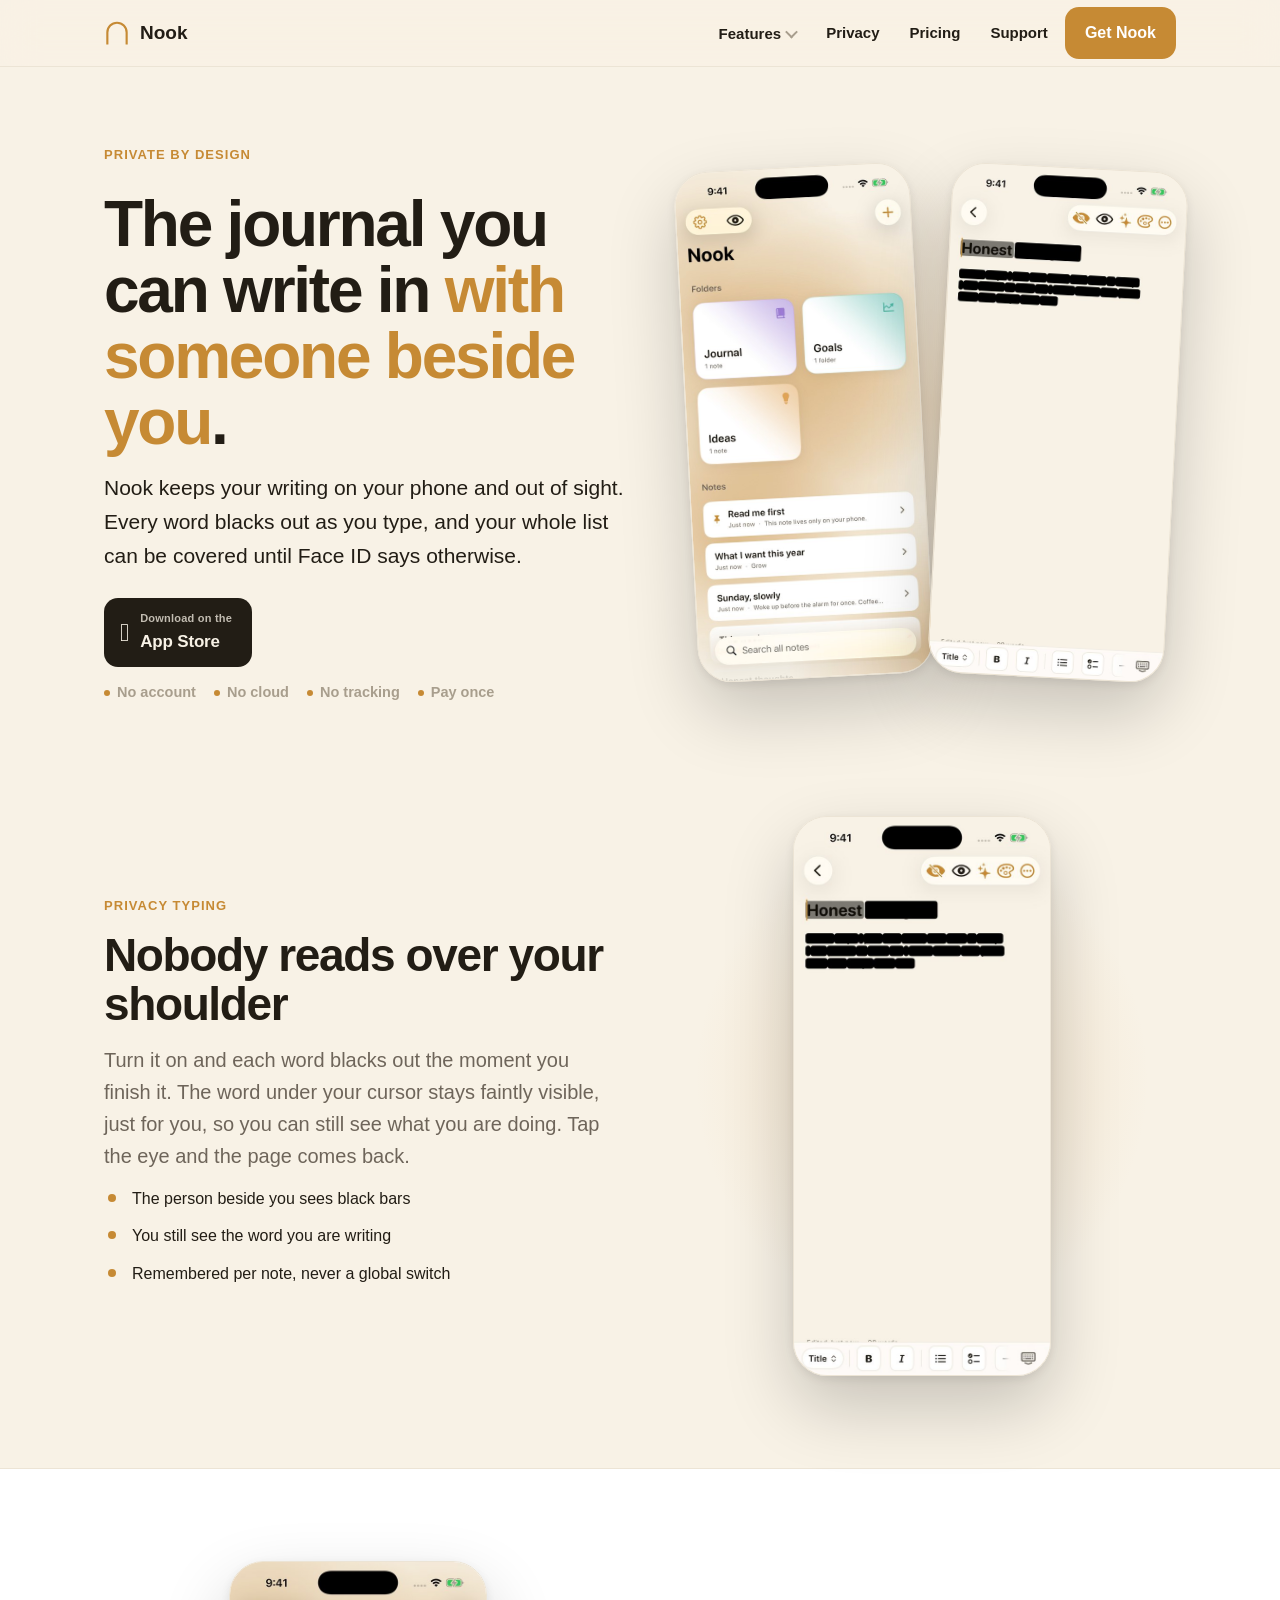
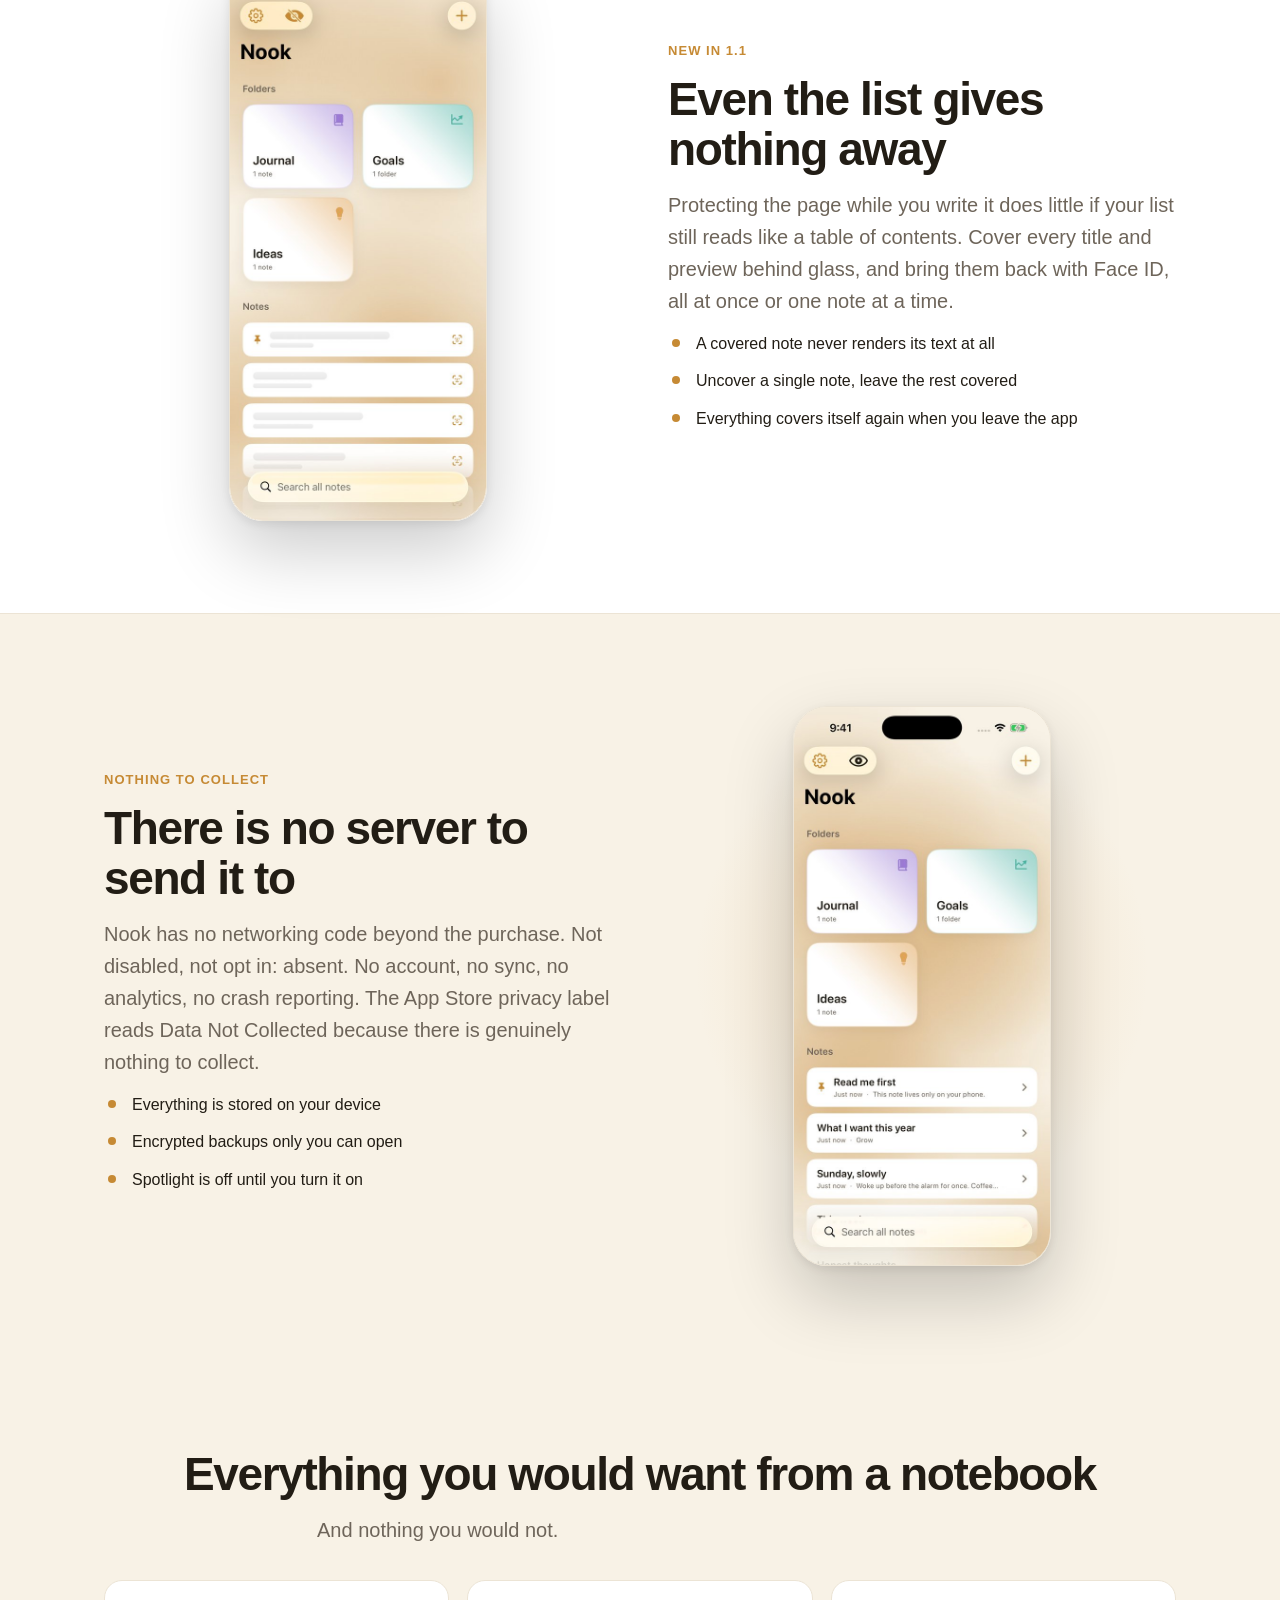
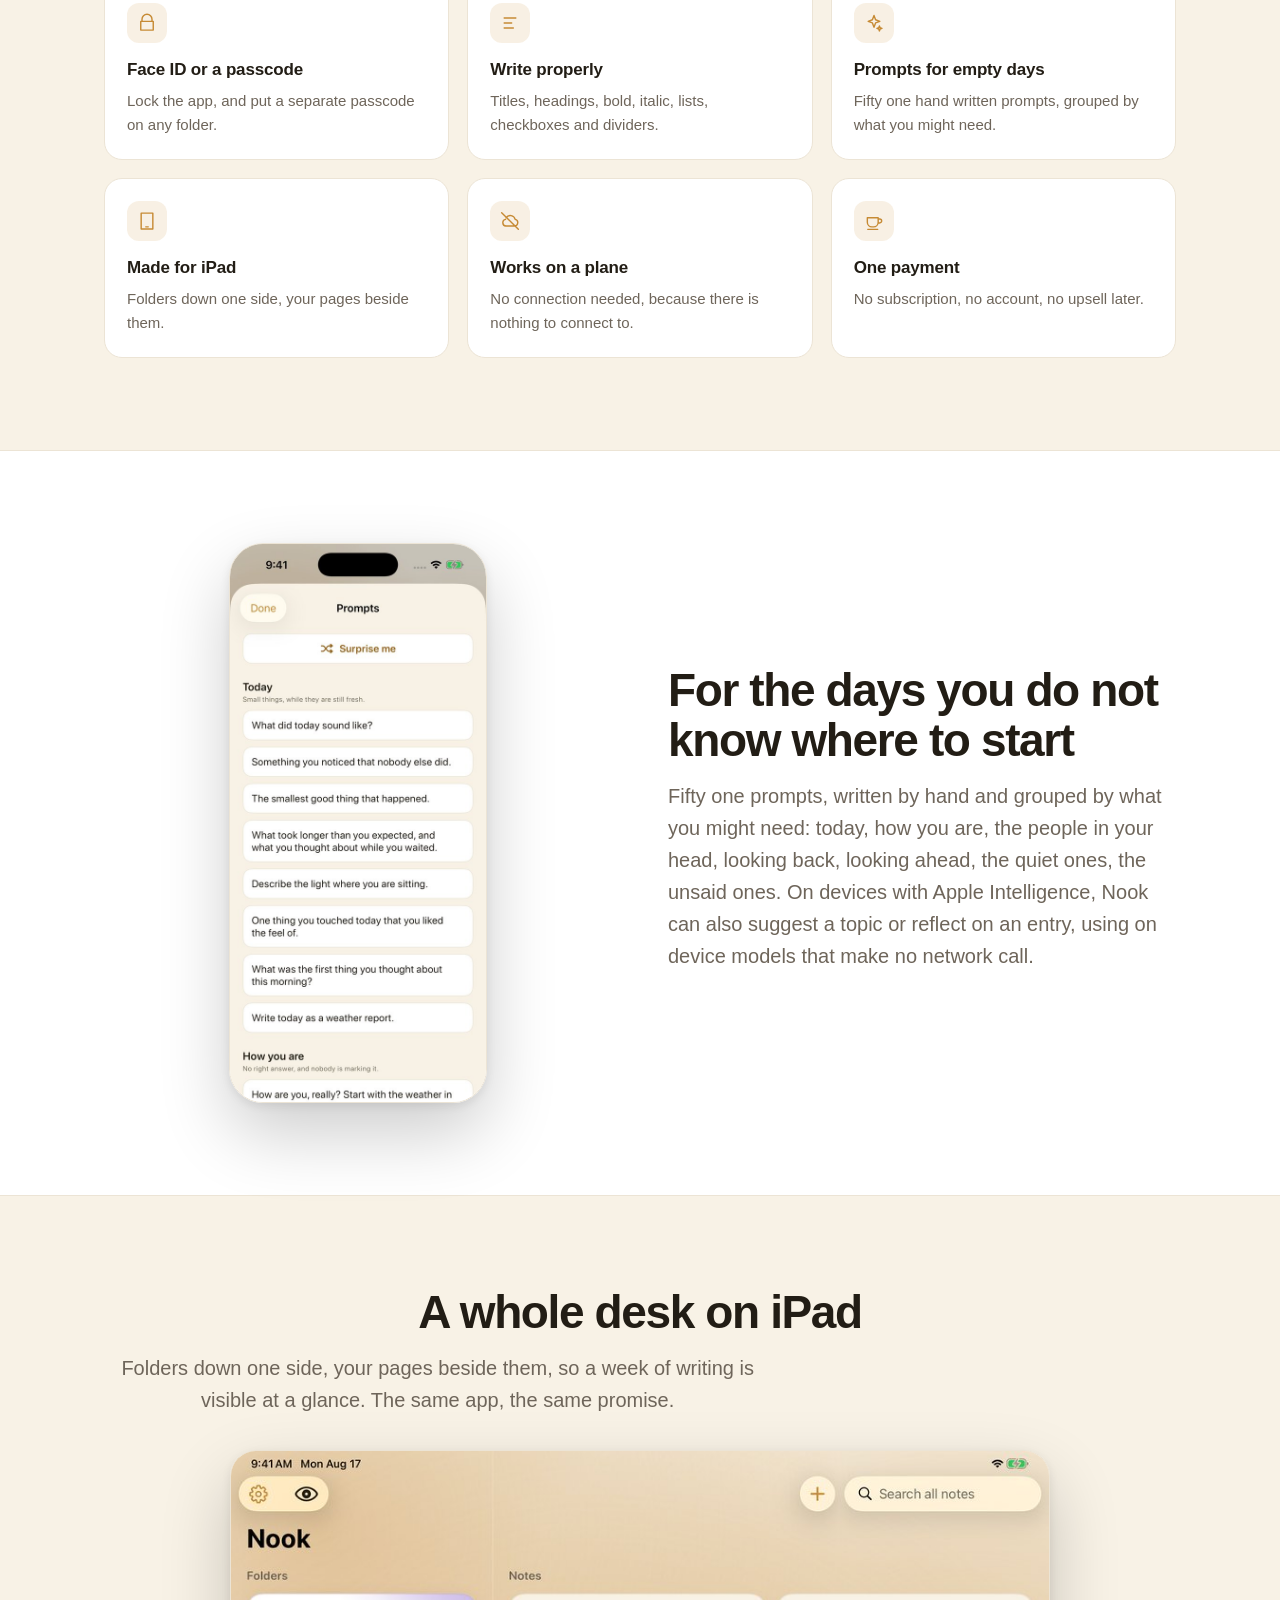
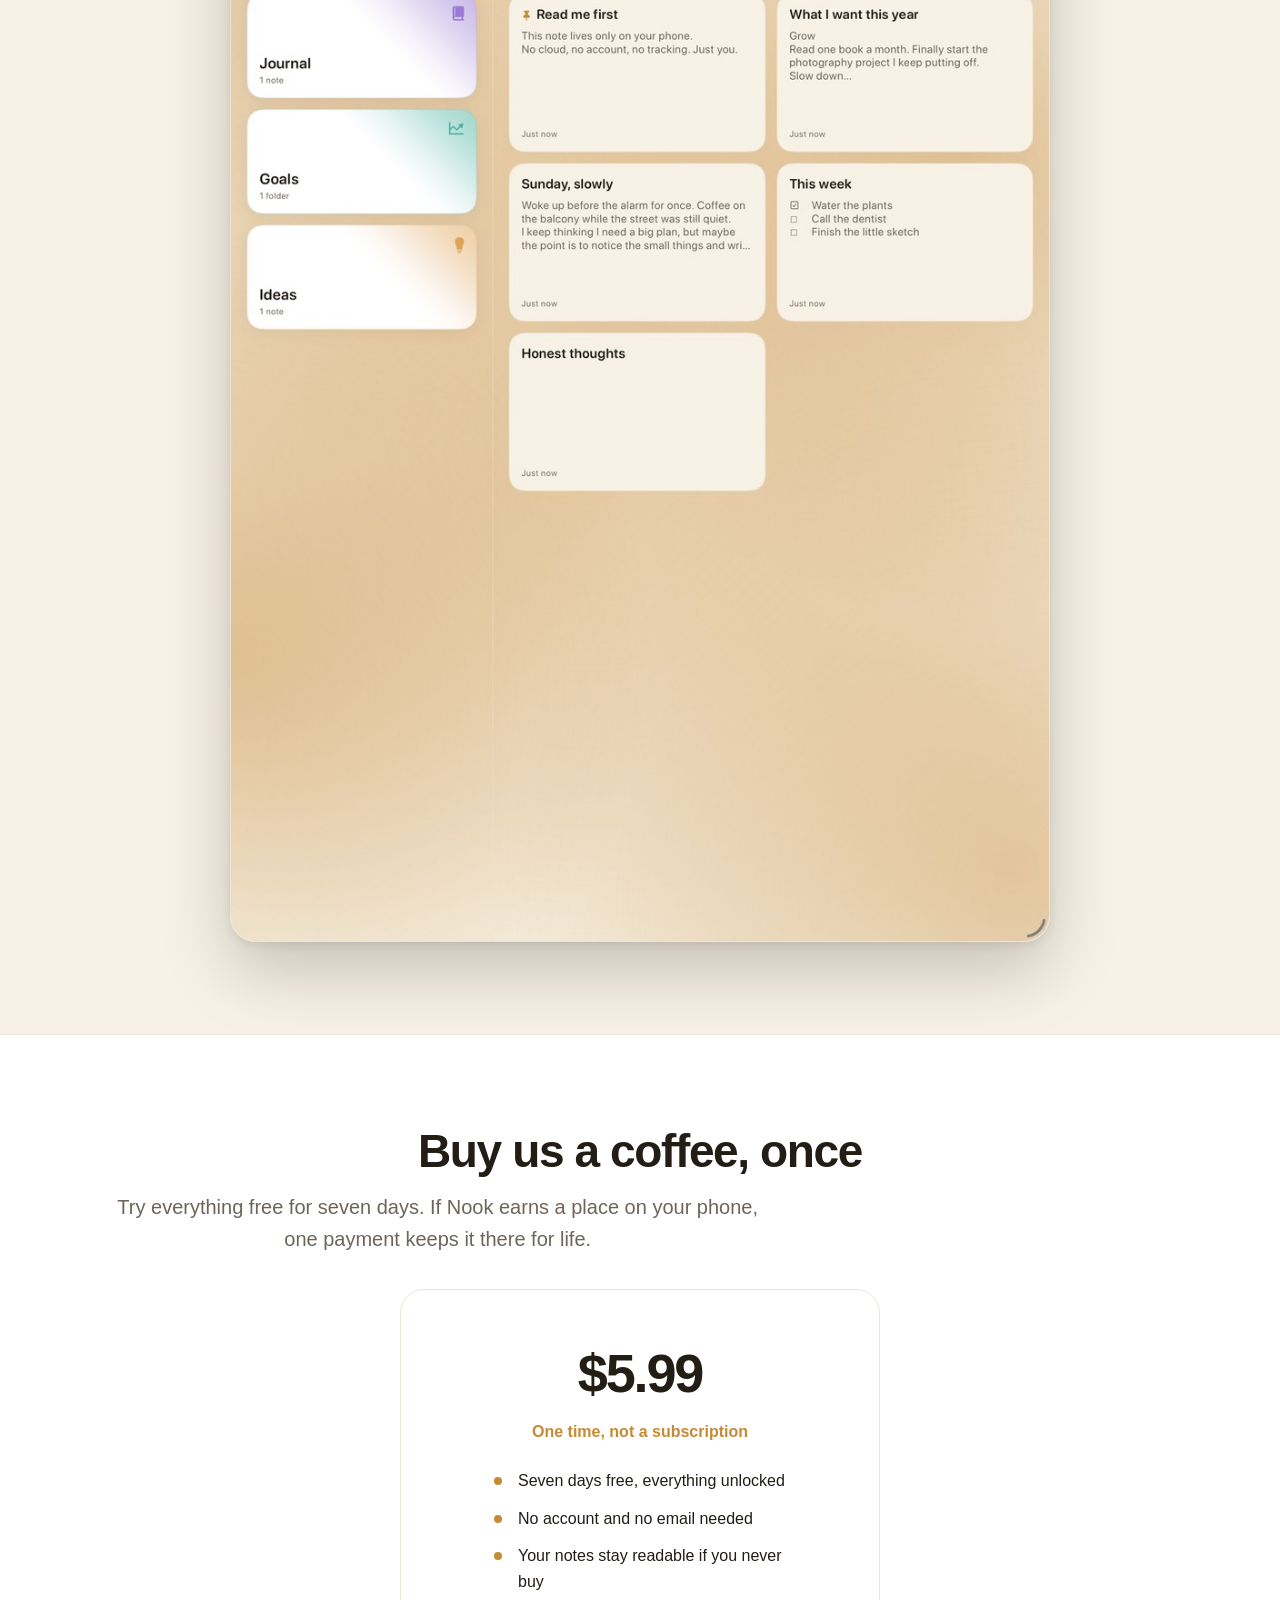
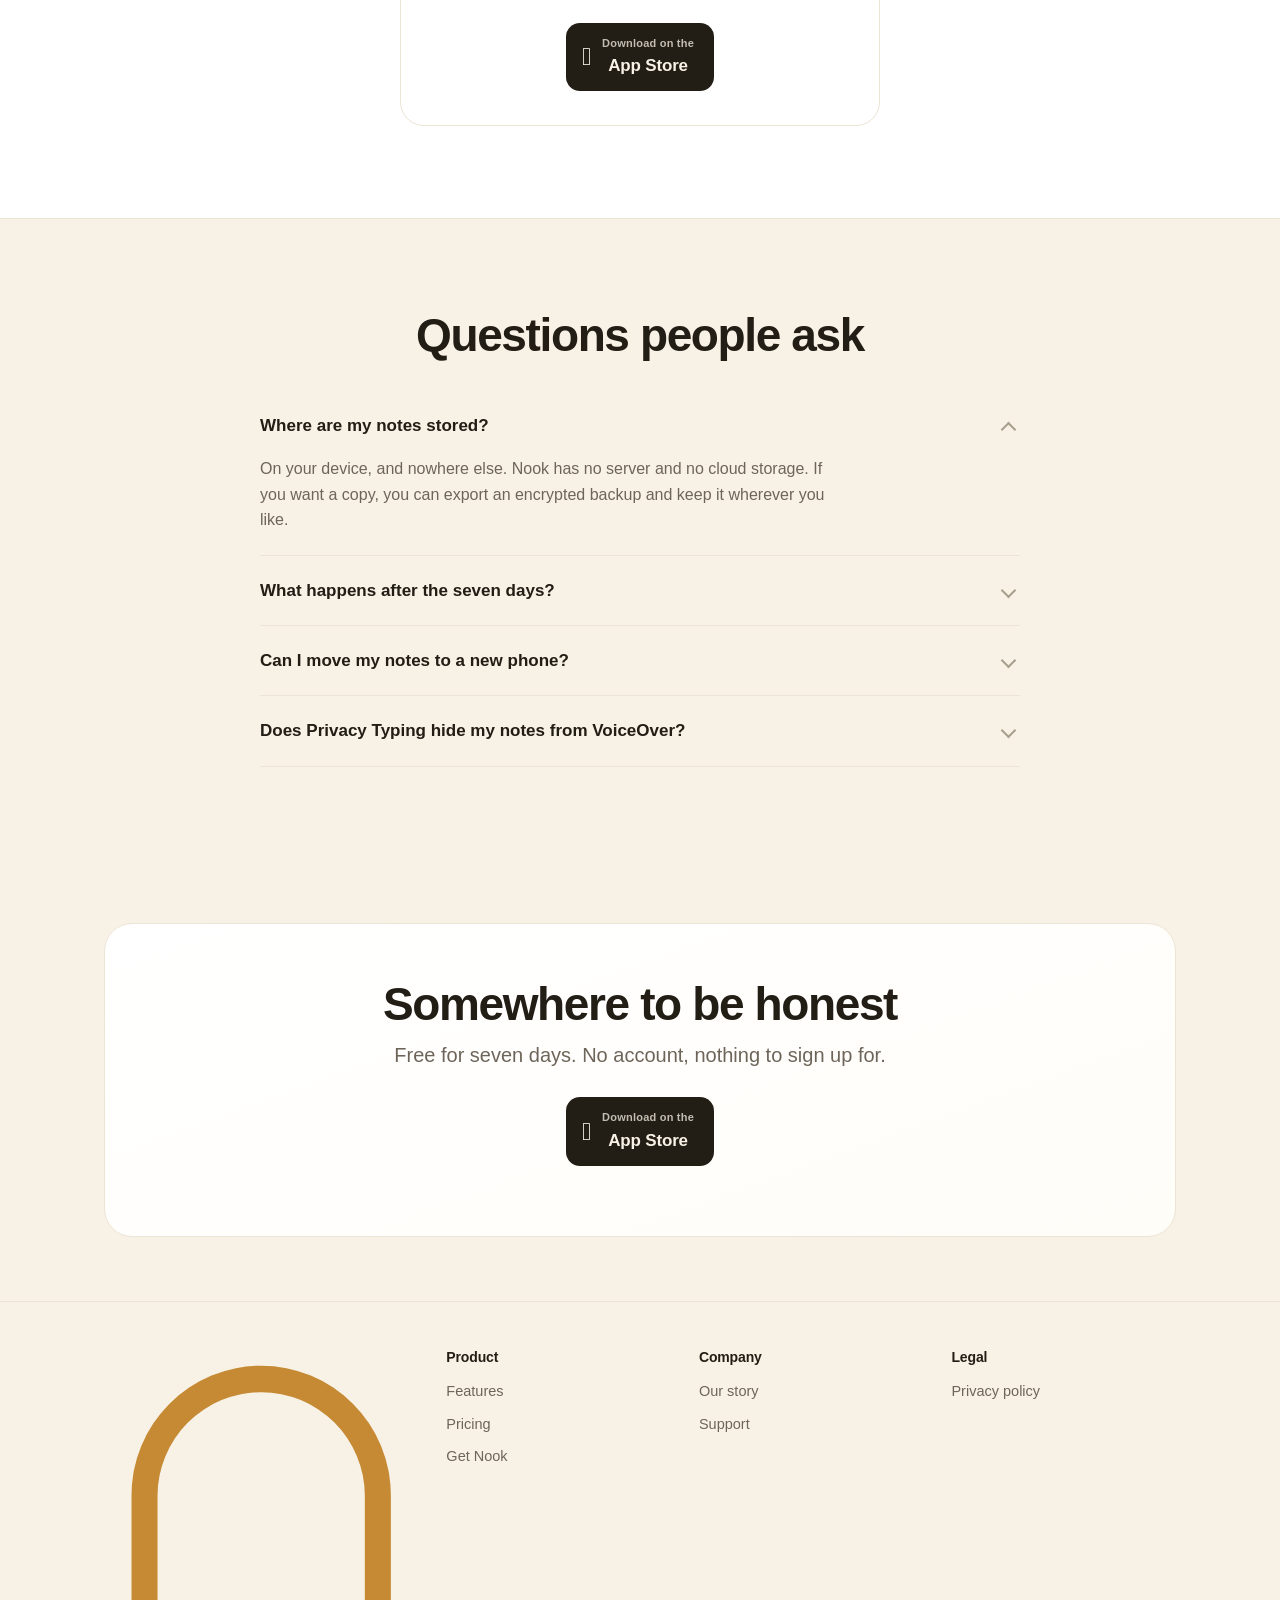
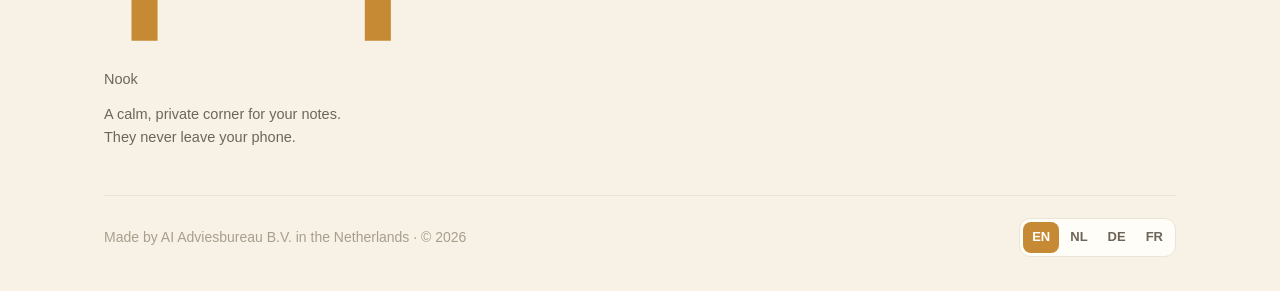
==== commit ee59e54c: "Point the download buttons at the real App Store listing, and host the preview video Every "Get Nook" ====
--- a/index.html
+++ b/index.html
@@ -33,7 +33,7 @@
       <li><a class="nav-link" href="#privacy">Privacy</a></li>
       <li><a class="nav-link" href="#pricing">Pricing</a></li>
       <li><a class="nav-link" href="support.html">Support</a></li>
-      <li><a class="btn primary" href="https://apps.apple.com/app/id0000000000">Get Nook</a></li>
+      <li><a class="btn primary" href="https://apps.apple.com/app/id6784182129">Get Nook</a></li>
     </ul>
   </div>
 </nav>
@@ -45,7 +45,7 @@
         <span class="eyebrow">Private by design</span>
         <h1>The journal you can write in <span class="accent">with someone beside you</span>.</h1>
         <p class="lede">Nook keeps your writing on your phone and out of sight. Every word blacks out as you type, and your whole list can be covered until Face ID says otherwise.</p>
-        <div class="badges"><a class="appstore" href="https://apps.apple.com/app/id0000000000"><span class="glyph" aria-hidden="true">&#63743;</span><span><small>Download on the</small><b>App Store</b></span></a></div>
+        <div class="badges"><a class="appstore" href="https://apps.apple.com/app/id6784182129"><span class="glyph" aria-hidden="true">&#63743;</span><span><small>Download on the</small><b>App Store</b></span></a></div>
         <div class="trust"><span>No account</span><span>No cloud</span><span>No tracking</span><span>Pay once</span></div>
       </div>
       <div class="hero-art">
@@ -146,7 +146,7 @@
         <div class="amount">$5.99</div>
         <div class="once">One time, not a subscription</div>
         <ul class="clean"><li>Seven days free, everything unlocked</li><li>No account and no email needed</li><li>Your notes stay readable if you never buy</li></ul>
-        <a class="appstore" href="https://apps.apple.com/app/id0000000000"><span class="glyph" aria-hidden="true">&#63743;</span><span><small>Download on the</small><b>App Store</b></span></a>
+        <a class="appstore" href="https://apps.apple.com/app/id6784182129"><span class="glyph" aria-hidden="true">&#63743;</span><span><small>Download on the</small><b>App Store</b></span></a>
       </div>
     </div>
   </section>
@@ -163,7 +163,7 @@
       <div class="cta">
         <h2>Somewhere to be honest</h2>
         <p class="lede center" style="margin-inline:auto">Free for seven days. No account, nothing to sign up for.</p>
-        <div class="badges" style="justify-content:center"><a class="appstore" href="https://apps.apple.com/app/id0000000000"><span class="glyph" aria-hidden="true">&#63743;</span><span><small>Download on the</small><b>App Store</b></span></a></div>
+        <div class="badges" style="justify-content:center"><a class="appstore" href="https://apps.apple.com/app/id6784182129"><span class="glyph" aria-hidden="true">&#63743;</span><span><small>Download on the</small><b>App Store</b></span></a></div>
       </div>
     </div>
   </section>
@@ -181,7 +181,7 @@
         <ul>
           <li><a href="#features">Features</a></li>
           <li><a href="#pricing">Pricing</a></li>
-          <li><a href="https://apps.apple.com/app/id0000000000">Get Nook</a></li>
+          <li><a href="https://apps.apple.com/app/id6784182129">Get Nook</a></li>
         </ul>
       </div>
       <div>
--- a/site.css
+++ b/site.css
@@ -4,6 +4,13 @@
    marketing layer: nav, hero, feature rows, grid, pricing, FAQ, footer. */
 
 /* ---------------------------------------------------------------- layout */
+
+/* The tilted device shots and the radial glow behind the hero deliberately
+   reach past their boxes. That is decoration, but the browser still counts it
+   as scrollable width, so on a phone the page could be dragged sideways and
+   the menu button sat off screen. `clip` trims it without the side effect
+   `overflow: hidden` has here, which is to kill the sticky nav. */
+html, body { overflow-x: clip; }
 
 .site .wrap { max-width: 1120px; padding: 0 24px; }
 .section { padding: 92px 0; }
@@ -157,7 +164,17 @@
 .device-tilt { transform: rotate(-3deg); }
 .device-tilt-r { transform: rotate(3deg); }
 .hero-art { position: relative; }
-.hero-grid .device-pair .device { max-height: 520px; width: auto; }
+/* `width: auto` with a fixed max-height is what a wide screen wants, but on a
+   phone two of them side by side came out wider than the viewport. That pushed
+   the whole page sideways and took the menu button off screen with it. */
+.hero-grid .device-pair .device { max-height: 520px; width: auto; max-width: 100%; }
+/* This override has to sit AFTER the rule above, not up in the hero block:
+   same specificity, so the later one wins and the mobile rule was being
+   ignored. Two phone shots at a fixed height then came out wider than the
+   viewport and dragged the whole page sideways. */
+@media (max-width: 900px) {
+  .hero-grid .device-pair .device { max-height: none; width: 100%; }
+}
 .hero-art::after {
   content: ""; position: absolute; inset: -8% -12% -14%;
   background: radial-gradient(50% 50% at 50% 45%, var(--glow), transparent 72%);
@@ -170,7 +187,7 @@
 /* A phone screenshot is nearly 1200px tall at full width, which turned every
    feature row into its own screenful with the paragraph floating in the middle
    of it. Cap the height and the row reads as one thought again. */
-.row-art .device { max-height: 560px; width: auto; margin-inline: auto; }
+.row-art .device { max-height: 560px; width: auto; max-width: 100%; margin-inline: auto; }
 .section .row-art { display: flex; justify-content: center; }
 .row.flip .row-art { order: -1; }
 @media (max-width: 900px) { .row { grid-template-columns: 1fr; gap: 30px; } .row.flip .row-art { order: 0; } }
